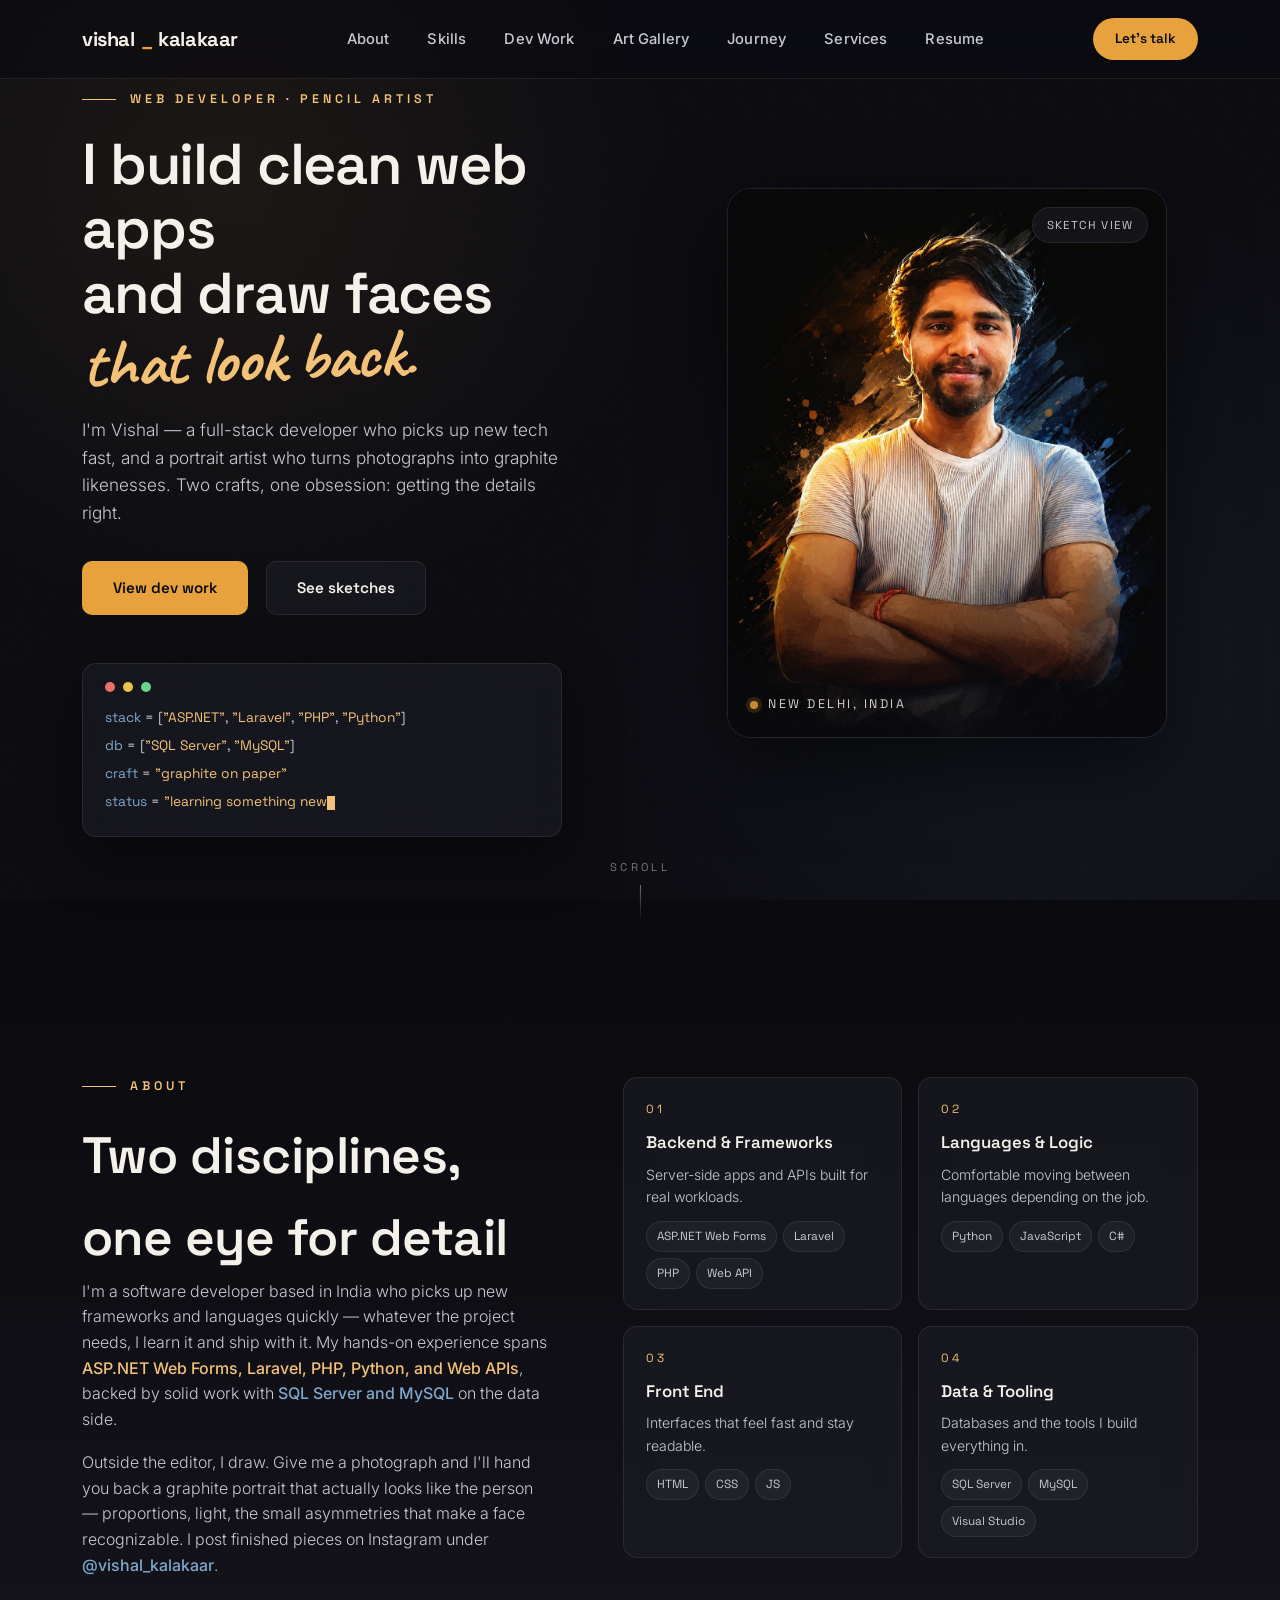
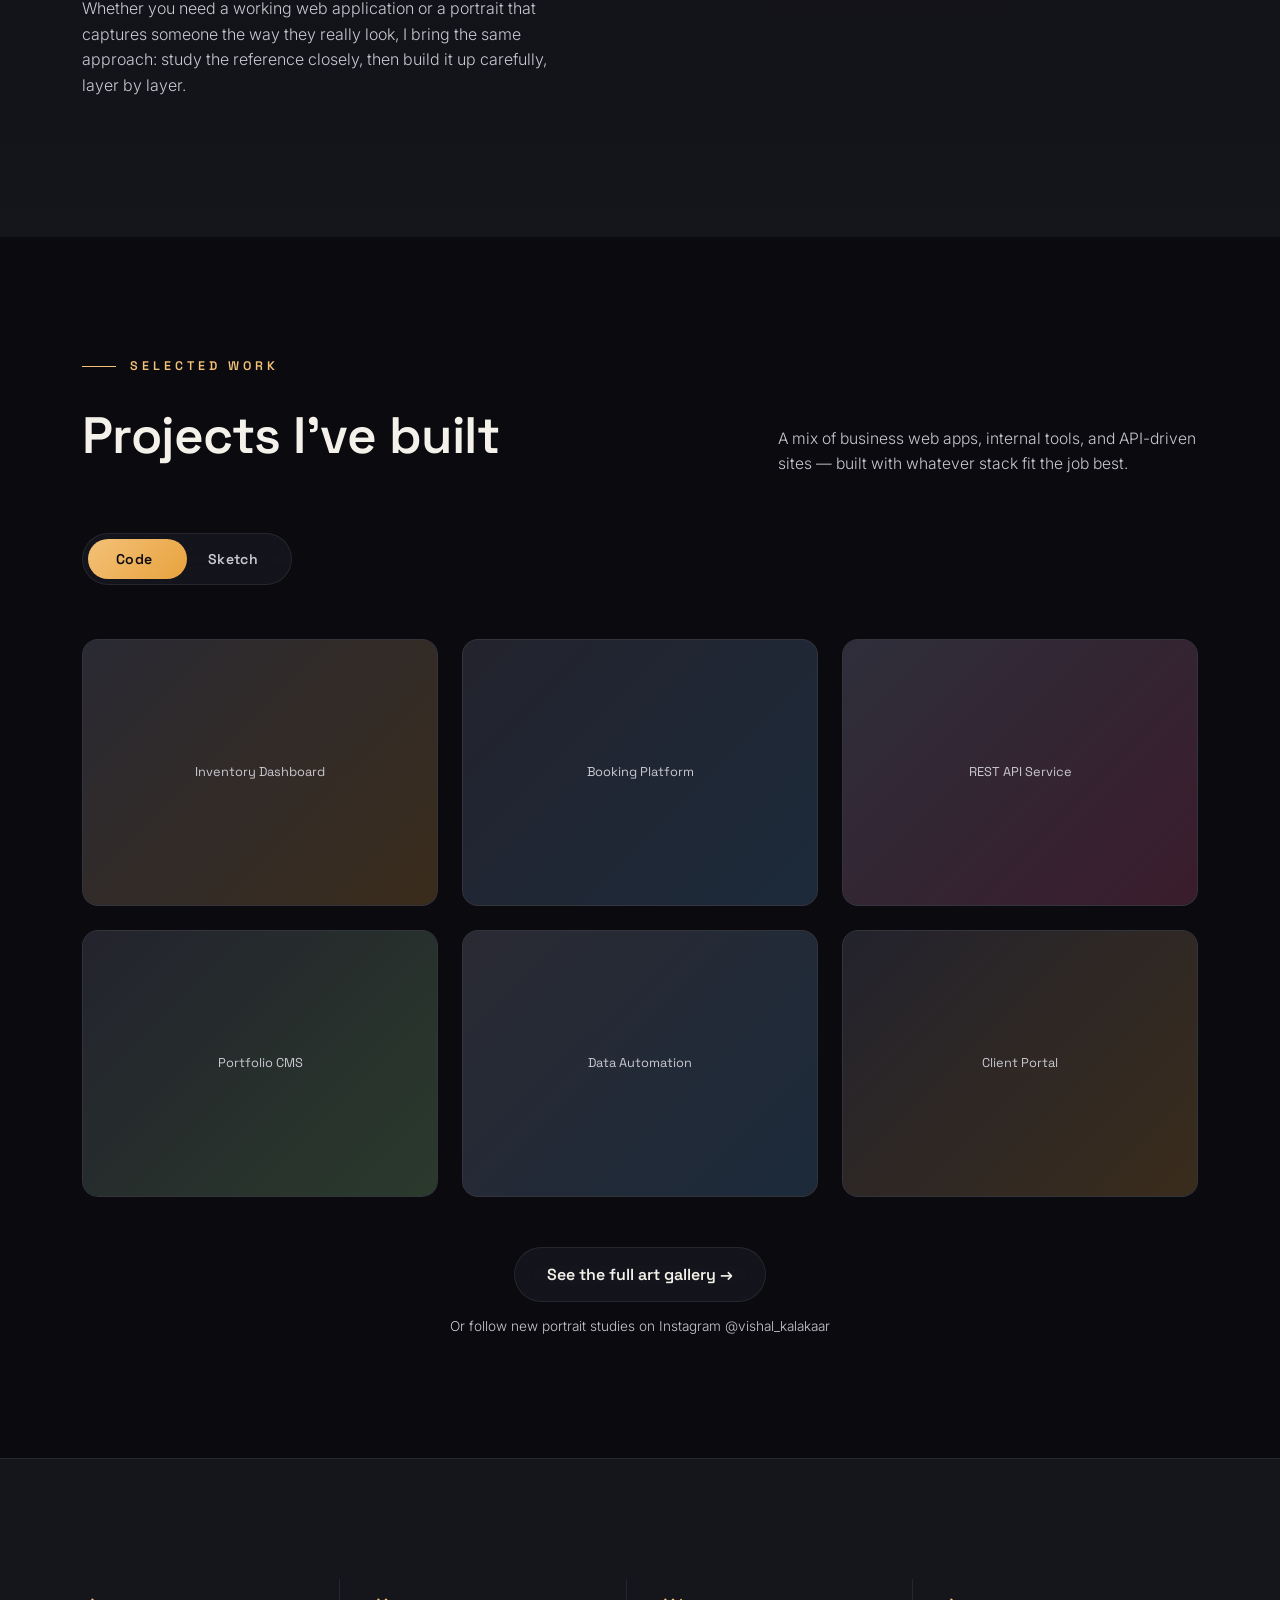
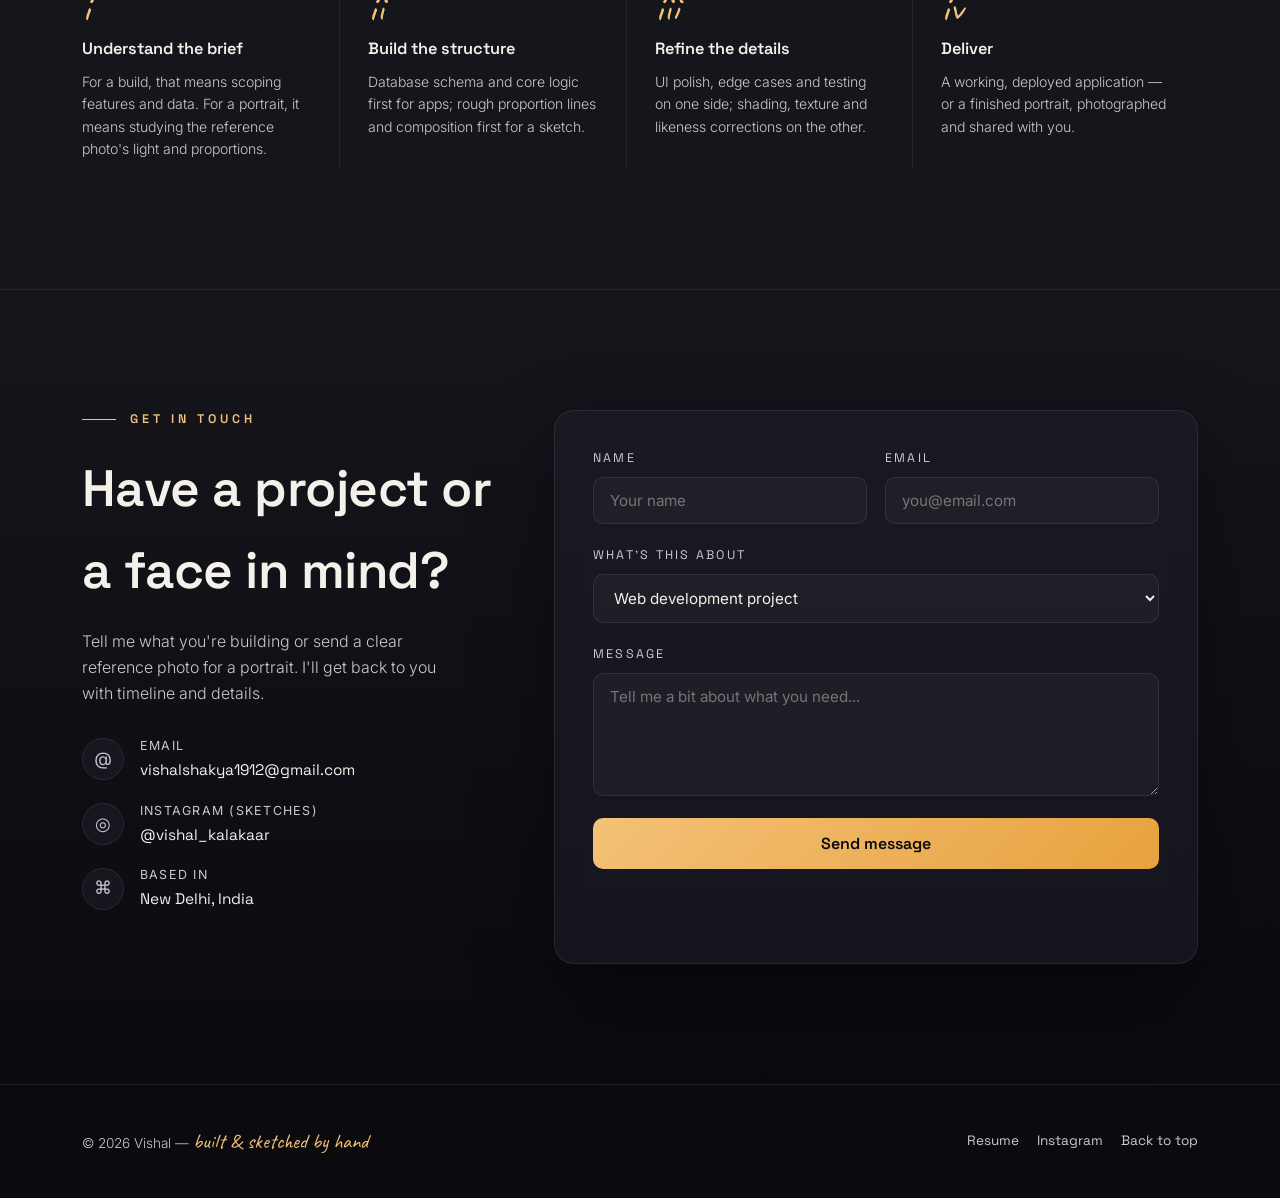
==== index.html @ b6348293 "ssdsdsds" ====
<!DOCTYPE html>
<html lang="en">
<head>
<meta charset="UTF-8">
<meta name="viewport" content="width=device-width, initial-scale=1.0">
<title>Vishal — Developer &amp; Pencil Artist</title>
<link rel="preconnect" href="https://fonts.googleapis.com">
<link rel="preconnect" href="https://fonts.gstatic.com" crossorigin>
<link href="https://fonts.googleapis.com/css2?family=Space+Grotesk:wght@400;500;600;700&family=Inter:wght@300;400;500;600&family=Caveat:wght@500;600;700&display=swap" rel="stylesheet">
<link rel="stylesheet" href="css/style.css">
</head>
<body>

<div class="grain"></div>

<!-- ===== NAV ===== -->
<header>
  <nav>
    <a href="index.html" class="logo">vishal<span class="dot">_</span>kalakaar</a>
    <ul class="nav-links" id="navLinks">
      <li><a href="index.html#about">About</a></li>
      <li><a href="skills.html">Skills</a></li>
      <li><a href="dev-portfolio.html">Dev Work</a></li>
      <li><a href="art-gallery.html">Art Gallery</a></li>
      <li><a href="journey.html">Journey</a></li>
      <li><a href="services.html">Services</a></li>
      <li><a href="resume.html">Resume</a></li>
    </ul>
    <a href="index.html#contact" class="nav-cta">Let's talk</a>
    <button class="burger" id="burger" aria-label="Toggle menu"><span></span><span></span><span></span></button>
  </nav>
</header>

<!-- ===== HERO ===== -->

<section class="hero" id="top">
  <div class="wrap">
    <div class="hero-copy">
      <div class="eyebrow">Web Developer · Pencil Artist</div>
      <h1>
        I build clean web apps
        <span class="line2">and draw faces <span class="script">that look back.</span></span>
      </h1>
      <p class="lead">
        I'm Vishal — a full-stack developer who picks up new tech fast, and a portrait
        artist who turns photographs into graphite likenesses. Two crafts, one obsession:
        getting the details right.
      </p>
      <div class="hero-cta">
        <a href="#work" class="btn btn-primary">View dev work</a>
        <a href="art-gallery.html" class="btn btn-ghost">See sketches</a>
      </div>
      <div class="term-card">
        <div class="term-dots"><span></span><span></span><span></span></div>
        <div class="line"><span class="key">stack</span> = [<span class="str">"ASP.NET"</span>, <span class="str">"Laravel"</span>, <span class="str">"PHP"</span>, <span class="str">"Python"</span>]</div>
        <div class="line"><span class="key">db</span> = [<span class="str">"SQL Server"</span>, <span class="str">"MySQL"</span>]</div>
        <div class="line"><span class="key">craft</span> = <span class="str">"graphite on paper"</span></div>
        <div class="line"><span class="key">status</span> = <span class="str">"learning something new</span><span class="cursor"></span></div>
      </div>
    </div>
    <div class="hero-art" id="heroArt">
      <img class="photo" src="images/hero.png" alt="Portrait of Vishal, arms crossed, smiling">
      <!-- <div class="sketch-overlay">
        <svg viewBox="0 0 500 625" preserveAspectRatio="xMidYMid slice" aria-hidden="true">
          <rect class="paper" x="0" y="0" width="500" height="625"/>
          <path d="M120 90 C 150 40, 280 30, 330 80 C 370 120, 365 170, 350 210"/>
          <path d="M150 130 C 200 110, 280 110, 320 145"/>
          <path d="M170 230 C 220 280, 290 285, 340 240"/>
          <path d="M100 360 C 180 330, 320 330, 400 365"/>
          <path d="M90 420 C 200 470, 320 470, 420 425"/>
          <path d="M150 480 L 350 480"/>
          <path d="M100 540 C 200 600, 320 600, 410 540"/>
          <path d="M250 60 L 250 250" stroke-dasharray="2 6"/>
          <path d="M200 200 C 210 220, 230 225, 245 215"/>
          <path d="M300 200 C 310 220, 330 225, 345 215"/>
          <path d="M230 250 C 245 270, 270 270, 285 252"/>
          <path d="M40 380 C 70 360, 120 358, 150 380"/>
          <path d="M350 380 C 380 360, 430 358, 460 380"/>
          <path d="M60 200 C 80 150, 120 110, 170 95"/>
          <path d="M330 95 C 380 115, 410 160, 425 210"/>
        </svg>
      </div> -->
      <span class="frame-tag">New Delhi, India</span>
      <span class="toggle-hint" id="toggleHint">Sketch view</span>
    </div>
  </div>
  <div class="scroll-cue"><span>Scroll</span><span class="stick"></span></div>
</section>

<!-- ===== ABOUT ===== -->
<section class="about" id="about">
  <div class="wrap">
    <div class="about-text reveal">
      <div class="eyebrow">About</div>
      <h2>Two disciplines, one eye for detail</h2>
      <p>
        I'm a software developer based in India who picks up new frameworks and languages
        quickly — whatever the project needs, I learn it and ship with it. My hands-on
        experience spans <span class="highlight">ASP.NET Web Forms, Laravel, PHP, Python,
        and Web APIs</span>, backed by solid work with <span class="highlight-b">SQL Server
        and MySQL</span> on the data side.
      </p>
      <p>
        Outside the editor, I draw. Give me a photograph and I'll hand you back a graphite
        portrait that actually looks like the person — proportions, light, the small
        asymmetries that make a face recognizable. I post finished pieces on Instagram
        under <span class="highlight-b">@vishal_kalakaar</span>.
      </p>
      <p>
        Whether you need a working web application or a portrait that captures someone
        the way they really look, I bring the same approach: study the reference closely,
        then build it up carefully, layer by layer.
      </p>
    </div>
    <div class="skill-grid reveal-stagger" id="skillGrid">
      <div class="skill-card">
        <span class="num">01</span>
        <h3>Backend &amp; Frameworks</h3>
        <p>Server-side apps and APIs built for real workloads.</p>
        <div class="tags"><span>ASP.NET Web Forms</span><span>Laravel</span><span>PHP</span><span>Web API</span></div>
      </div>
      <div class="skill-card">
        <span class="num">02</span>
        <h3>Languages &amp; Logic</h3>
        <p>Comfortable moving between languages depending on the job.</p>
        <div class="tags"><span>Python</span><span>JavaScript</span><span>C#</span></div>
      </div>
      <div class="skill-card">
        <span class="num">03</span>
        <h3>Front End</h3>
        <p>Interfaces that feel fast and stay readable.</p>
        <div class="tags"><span>HTML</span><span>CSS</span><span>JS</span></div>
      </div>
      <div class="skill-card">
        <span class="num">04</span>
        <h3>Data &amp; Tooling</h3>
        <p>Databases and the tools I build everything in.</p>
        <div class="tags"><span>SQL Server</span><span>MySQL</span><span>Visual Studio</span></div>
      </div>
    </div>
  </div>
</section>

<!-- ===== GALLERY (Code / Sketch toggle) ===== -->
<section class="gallery-section" id="work">
  <div class="wrap">
    <div class="sec-head reveal">
      <div>
        <div class="eyebrow">Selected work</div>
        <h2 id="galleryTitle">Projects I've built</h2>
      </div>
      <p id="gallerySub">A mix of business web apps, internal tools, and API-driven sites — built with whatever stack fit the job best.</p>
    </div>

    <div class="mode-switch" id="modeSwitch">
      <div class="pill"></div>
      <button class="active" data-mode="code">Code</button>
      <button data-mode="sketch">Sketch</button>
    </div>

    <div class="gallery-panels">
      <!-- CODE PANEL -->
      <div class="panel active" id="panel-code">
        <div class="gcard">
          <div class="thumb fill-1">Inventory Dashboard</div>
          <div class="overlay">
            <div class="tag">ASP.NET · SQL Server</div>
            <h4>Inventory Management Dashboard</h4>
            <p>Stock tracking, low-stock alerts and reporting for a retail back office.</p>
          </div>
        </div>
        <div class="gcard">
          <div class="thumb fill-2">Booking Platform</div>
          <div class="overlay">
            <div class="tag">Laravel · MySQL</div>
            <h4>Appointment Booking Platform</h4>
            <p>Multi-vendor scheduling system with email confirmations and admin panel.</p>
          </div>
        </div>
        <div class="gcard">
          <div class="thumb fill-3">REST API Service</div>
          <div class="overlay">
            <div class="tag">Web API · C#</div>
            <h4>Order Processing API</h4>
            <p>Token-secured endpoints handling order creation, status sync and webhooks.</p>
          </div>
        </div>
        <div class="gcard">
          <div class="thumb fill-4">Portfolio CMS</div>
          <div class="overlay">
            <div class="tag">PHP · MySQL</div>
            <h4>Lightweight Content CMS</h4>
            <p>Custom-built CMS for small business sites — pages, media and blog in one.</p>
          </div>
        </div>
        <div class="gcard">
          <div class="thumb fill-5">Data Automation</div>
          <div class="overlay">
            <div class="tag">Python</div>
            <h4>Report Automation Script</h4>
            <p>Pulls data from SQL Server, formats it and emails daily summary reports.</p>
          </div>
        </div>
        <div class="gcard">
          <div class="thumb fill-6">Client Portal</div>
          <div class="overlay">
            <div class="tag">ASP.NET Web Forms</div>
            <h4>Internal Client Portal</h4>
            <p>Secure login, document uploads and ticket tracking for a services company.</p>
          </div>
        </div>
      </div>

      <!-- SKETCH PANEL -->
      <div class="panel" id="panel-sketch">
        <div class="gcard sketch">
          <div class="thumb sketch-fill">
            <svg viewBox="0 0 200 200"><ellipse cx="100" cy="80" rx="55" ry="65"/><path d="M55 70 C 60 40 140 40 145 70"/><path d="M70 95 C 85 110 115 110 130 95"/><path d="M40 150 C 70 130 130 130 160 150 L160 200 L40 200 Z"/></svg>
          </div>
          <div class="overlay">
            <div class="tag">Graphite · A4</div>
            <h4>Portrait Study I</h4>
            <p>Likeness study focused on eyes and light falloff across the face.</p>
          </div>
        </div>
        <div class="gcard sketch">
          <div class="thumb sketch-fill">
            <svg viewBox="0 0 200 200"><circle cx="100" cy="75" r="50"/><path d="M55 65 C 70 35 130 35 145 65"/><path d="M75 90 C 90 105 110 105 125 90"/><path d="M60 150 C 80 125 120 125 140 150 L140 200 L60 200 Z"/></svg>
          </div>
          <div class="overlay">
            <div class="tag">Graphite · A4</div>
            <h4>Portrait Study II</h4>
            <p>Soft shading technique to capture skin texture and hair flow.</p>
          </div>
        </div>
        <div class="gcard sketch">
          <div class="thumb sketch-fill">
            <svg viewBox="0 0 200 200"><ellipse cx="100" cy="85" rx="48" ry="60"/><path d="M60 75 C 75 50 125 50 140 75"/><path d="M78 100 C 92 112 108 112 122 100"/><path d="M50 160 C 75 135 125 135 150 160 L150 200 L50 200 Z"/></svg>
          </div>
          <div class="overlay">
            <div class="tag">Graphite · Custom size</div>
            <h4>Commissioned Portrait</h4>
            <p>Custom likeness commissioned as a gift, matched from a single reference photo.</p>
          </div>
        </div>
        <div class="gcard sketch">
          <div class="thumb sketch-fill">
            <svg viewBox="0 0 200 200"><ellipse cx="100" cy="80" rx="52" ry="62"/><path d="M58 68 C 72 42 128 42 142 68"/><path d="M76 95 C 90 108 110 108 124 95"/><path d="M45 155 C 72 128 128 128 155 155 L155 200 L45 200 Z"/></svg>
          </div>
          <div class="overlay">
            <div class="tag">Graphite · A4</div>
            <h4>Expression Study</h4>
            <p>Practice piece exploring smile lines and subtle facial asymmetry.</p>
          </div>
        </div>
        <div class="gcard sketch">
          <div class="thumb sketch-fill">
            <svg viewBox="0 0 200 200"><circle cx="100" cy="78" r="52"/><path d="M52 68 C 68 38 132 38 148 68"/><path d="M70 98 C 88 112 112 112 130 98"/><path d="M48 155 C 75 130 125 130 152 155 L152 200 L48 200 Z"/></svg>
          </div>
          <div class="overlay">
            <div class="tag">Graphite · A3</div>
            <h4>Detailed Hair Study</h4>
            <p>Larger format piece focused on rendering wavy hair texture realistically.</p>
          </div>
        </div>
        <div class="gcard sketch">
          <div class="thumb sketch-fill">
            <svg viewBox="0 0 200 200"><ellipse cx="100" cy="82" rx="50" ry="63"/><path d="M55 70 C 70 42 130 42 145 70"/><path d="M75 98 C 90 110 110 110 125 98"/><path d="M48 158 C 74 132 126 132 152 158 L152 200 L48 200 Z"/></svg>
          </div>
          <div class="overlay">
            <div class="tag">Graphite · A4</div>
            <h4>Quick Likeness Sketch</h4>
            <p>Faster 2-3 hour sketch session showing the underlying construction lines.</p>
          </div>
        </div>
      </div>
    </div>

    <div class="ig-cta reveal">
      <a href="art-gallery.html">
        See the full art gallery →
      </a>
      <span>Or follow new portrait studies on Instagram @vishal_kalakaar</span>
    </div>
  </div>
</section>

<!-- ===== PROCESS ===== -->
<section class="process" id="process">
  <div class="wrap">
    <div class="pstep reveal">
      <span class="pnum">i</span>
      <h4>Understand the brief</h4>
      <p>For a build, that means scoping features and data. For a portrait, it means studying the reference photo's light and proportions.</p>
    </div>
    <div class="pstep reveal">
      <span class="pnum">ii</span>
      <h4>Build the structure</h4>
      <p>Database schema and core logic first for apps; rough proportion lines and composition first for a sketch.</p>
    </div>
    <div class="pstep reveal">
      <span class="pnum">iii</span>
      <h4>Refine the details</h4>
      <p>UI polish, edge cases and testing on one side; shading, texture and likeness corrections on the other.</p>
    </div>
    <div class="pstep reveal">
      <span class="pnum">iv</span>
      <h4>Deliver</h4>
      <p>A working, deployed application — or a finished portrait, photographed and shared with you.</p>
    </div>
  </div>
</section>

<!-- ===== CONTACT ===== -->
<section class="contact" id="contact">
  <div class="wrap">
    <div class="contact-info reveal">
      <div class="eyebrow">Get in touch</div>
      <h2>Have a project or a face in mind?</h2>
      <p>Tell me what you're building or send a clear reference photo for a portrait. I'll get back to you with timeline and details.</p>
      <ul class="clist">
        <li>
          <span class="icn">@</span>
          <div><span class="label">Email</span><a href="mailto:vishalshakya1912@gmail.com">vishalshakya1912@gmail.com</a></div>
        </li>
        <li>
          <span class="icn">◎</span>
          <div><span class="label">Instagram (sketches)</span><a href="https://www.instagram.com/vishal_kalakaar" target="_blank" rel="noopener">@vishal_kalakaar</a></div>
        </li>
        <li>
          <span class="icn">⌘</span>
          <div><span class="label">Based in</span><a href="#" onclick="return false;">New Delhi, India</a></div>
        </li>
      </ul>
    </div>
    <div class="form-card reveal">
      <form id="contactForm">
        <div class="two-col">
          <div class="field">
            <label for="name">Name</label>
            <input type="text" id="name" name="name" required placeholder="Your name">
          </div>
          <div class="field">
            <label for="email">Email</label>
            <input type="email" id="email" name="email" required placeholder="you@email.com">
          </div>
        </div>
        <div class="field">
          <label for="type">What's this about</label>
          <select id="type" name="type">
            <option>Web development project</option>
            <option>Pencil portrait commission</option>
            <option>Something else</option>
          </select>
        </div>
        <div class="field">
          <label for="message">Message</label>
          <textarea id="message" name="message" rows="5" required placeholder="Tell me a bit about what you need..."></textarea>
        </div>
        <button type="submit" class="submit-btn">Send message</button>
        <p class="form-note" id="formNote">Thanks — your message is ready to send. (Connect this form to your email service to go live.)</p>
      </form>
    </div>
  </div>
</section>

<!-- ===== FOOTER ===== -->
<footer>
  <div class="wrap">
    <p>© <span id="year"></span> Vishal — <span class="fmark">built &amp; sketched by hand</span></p>
    <div class="fsocial">
      <a href="resume.html">Resume</a>
      <a href="https://www.instagram.com/vishal_kalakaar" target="_blank" rel="noopener">Instagram</a>
      <a href="#top">Back to top</a>
    </div>
  </div>
</footer>

<script src="js/main.js"></script>
<script>
  // Hero sketch/photo toggle
  const heroArt = document.getElementById('heroArt');
  const toggleHint = document.getElementById('toggleHint');
  let sketchOn = false;
  function setSketch(on){
    sketchOn = on;
    heroArt.classList.toggle('sketch-active', on);
    toggleHint.textContent = on ? 'Photo view' : 'Sketch view';
  }
  toggleHint.addEventListener('click', () => setSketch(!sketchOn));
  heroArt.addEventListener('mouseenter', () => setSketch(true));
  heroArt.addEventListener('mouseleave', () => setSketch(false));

  // Gallery mode switch
  const modeSwitch = document.getElementById('modeSwitch');
  const panelCode = document.getElementById('panel-code');
  const panelSketch = document.getElementById('panel-sketch');
  const galleryTitle = document.getElementById('galleryTitle');
  const gallerySub = document.getElementById('gallerySub');
  modeSwitch.querySelectorAll('button').forEach(btn => {
    btn.addEventListener('click', () => {
      modeSwitch.querySelectorAll('button').forEach(b => b.classList.remove('active'));
      btn.classList.add('active');
      const mode = btn.dataset.mode;
      modeSwitch.classList.toggle('sketch', mode === 'sketch');
      if(mode === 'sketch'){
        panelCode.classList.remove('active');
        panelSketch.classList.add('active');
        galleryTitle.textContent = 'Pencil portraits';
        gallerySub.textContent = "Graphite studies and commissioned likenesses. Full gallery lives on the Art Gallery page and Instagram @vishal_kalakaar.";
      } else {
        panelSketch.classList.remove('active');
        panelCode.classList.add('active');
        galleryTitle.textContent = "Projects I've built";
        gallerySub.textContent = "A mix of business web apps, internal tools, and API-driven sites — built with whatever stack fit the job best.";
      }
    });
  });

  // Contact form (front-end only)
  const form = document.getElementById('contactForm');
  const formNote = document.getElementById('formNote');
  form.addEventListener('submit', (e) => {
    e.preventDefault();
    formNote.classList.add('show');
    form.querySelector('.submit-btn').textContent = 'Message ready ✓';
    setTimeout(() => { form.querySelector('.submit-btn').textContent = 'Send message'; }, 2400);
  });
</script>

</body>
</html>
---- css/style.css ----
:root{
    --ink:#0a0a0f;
    --charcoal:#15151c;
    --graphite:#23232d;
    --graphite-2:#2e2e3a;
    --lead:#c9c9d1;
    --paper:#f4f1ea;
    --amber:#e8a23d;
    --amber-soft:#f3c178;
    --blue:#4a7ba6;
    --blue-soft:#7fa8cc;
    --line: rgba(201,201,209,0.10);
    --glass-bg: rgba(35,35,45,0.45);
    --glass-border: rgba(255,255,255,0.08);
  }

  *{margin:0;padding:0;box-sizing:border-box;}
  html{scroll-behavior:smooth;}
  body{
    background:var(--ink);
    color:var(--lead);
    font-family:'Inter',sans-serif;
    overflow-x:hidden;
    line-height:1.6;
  }

  /* ===== Background texture ===== */
  .grain{
    position:fixed; inset:0; pointer-events:none; z-index:0;
    background-image:
      radial-gradient(circle at 18% 20%, rgba(232,162,61,0.07), transparent 35%),
      radial-gradient(circle at 85% 75%, rgba(74,123,166,0.10), transparent 40%);
  }
  .grain::after{
    content:"";
    position:absolute; inset:0;
    background-image:url("data:image/svg+xml,%3Csvg xmlns='http://www.w3.org/2000/svg' width='120' height='120'%3E%3Cfilter id='n'%3E%3CfeTurbulence type='fractalNoise' baseFrequency='0.9' numOctaves='2' stitchTiles='stitch'/%3E%3C/filter%3E%3Crect width='100%25' height='100%25' filter='url(%23n)' opacity='0.035'/%3E%3C/svg%3E");
    mix-blend-mode:overlay;
  }

  /* ===== Layout helpers ===== */
  .wrap{max-width:1180px; margin:0 auto; padding:0 32px;}
  section{position:relative; z-index:1; padding:120px 0;}
  .eyebrow{
    font-family:'Space Grotesk',sans-serif;
    font-size:0.78rem; letter-spacing:0.32em; text-transform:uppercase;
    color:var(--amber-soft); font-weight:600; margin-bottom:18px;
    display:flex; align-items:center; gap:14px;
  }
  .eyebrow::before{
    content:""; display:block; width:34px; height:1px; background:var(--amber-soft);
  }
  h1,h2,h3{font-family:'Space Grotesk',sans-serif; font-weight:600; color:var(--paper);}
  h2{font-size:clamp(2rem,4.5vw,3.2rem); letter-spacing:-0.01em;}
  .accent-script{font-family:'Caveat',cursive; font-weight:600;}

  /* ===== Nav ===== */
  header{
    position:fixed; top:0; left:0; right:0; z-index:100;
    backdrop-filter:blur(16px) saturate(140%);
    background:rgba(10,10,15,0.55);
    border-bottom:1px solid var(--glass-border);
    transition:background .3s;
  }
  nav{
    max-width:1180px; margin:0 auto; padding:18px 32px;
    display:flex; align-items:center; justify-content:space-between;
  }
  .logo{
    font-family:'Space Grotesk',sans-serif; font-weight:700; font-size:1.25rem; color:var(--paper);
    letter-spacing:-0.02em; display:flex; align-items:baseline; gap:6px; text-decoration:none;
  }
  .logo .dot{color:var(--amber);}
  .nav-links{display:flex; gap:38px; list-style:none;}
  .nav-links a{
    color:var(--lead); text-decoration:none; font-size:0.92rem; font-weight:500;
    position:relative; transition:color .25s; letter-spacing:0.01em;
  }
  .nav-links a::after{
    content:""; position:absolute; left:0; bottom:-6px; width:0; height:1px;
    background:var(--amber); transition:width .3s ease;
  }
  .nav-links a:hover{color:var(--paper);}
  .nav-links a:hover::after{width:100%;}
  .nav-cta{
    font-family:'Space Grotesk',sans-serif;
    font-size:0.85rem; font-weight:600; color:var(--ink);
    background:var(--amber); padding:10px 22px; border-radius:999px;
    text-decoration:none; transition:transform .25s, box-shadow .25s;
  }
  .nav-cta:hover{transform:translateY(-2px); box-shadow:0 8px 24px rgba(232,162,61,0.35);}
  .burger{display:none; flex-direction:column; gap:5px; cursor:pointer; background:none; border:none; padding:6px;}
  .burger span{width:24px; height:2px; background:var(--paper); display:block; transition:.3s;}

  /* ===== Hero ===== */
  .hero{
    min-height:100vh; display:flex; align-items:center;
    padding-top:90px; position:relative;
  }
  .hero .wrap{
    display:grid; grid-template-columns:1.05fr 0.95fr; gap:60px; align-items:center;
  }
  .hero-copy .eyebrow{margin-bottom:22px;}
  .hero h1{
    font-size:clamp(2.4rem,4.6vw,3.6rem); line-height:1.12; letter-spacing:-0.02em;
    margin-bottom:22px;
  }
  .hero h1 .line2{display:block;}
  .hero h1 .script{
    font-family:'Caveat',cursive; font-weight:700; color:var(--amber-soft);
    font-size:1.18em; line-height:1; display:inline-block; transform:rotate(-2deg);
  }
  .hero p.lead{
    font-size:1.08rem; color:var(--lead); max-width:480px; margin-bottom:34px;
    font-weight:300;
  }
  .hero-cta{display:flex; gap:18px; flex-wrap:wrap; margin-bottom:48px;}
  .btn{
    font-family:'Space Grotesk',sans-serif; font-weight:600; font-size:0.95rem;
    padding:14px 30px; border-radius:10px; text-decoration:none;
    display:inline-flex; align-items:center; gap:10px; transition:all .3s ease;
    border:1px solid transparent;
  }
  .btn-primary{background:var(--amber); color:var(--ink);}
  .btn-primary:hover{transform:translateY(-3px); box-shadow:0 10px 30px rgba(232,162,61,0.3);}
  .btn-ghost{
    border:1px solid var(--glass-border); color:var(--paper);
    background:var(--glass-bg); backdrop-filter:blur(10px);
  }
  .btn-ghost:hover{border-color:var(--blue-soft); color:var(--blue-soft); transform:translateY(-3px);}

  /* terminal-ish glass card */
  .term-card{
    border-radius:14px; border:1px solid var(--glass-border);
    background:var(--glass-bg); backdrop-filter:blur(14px) saturate(140%);
    padding:18px 22px; max-width:480px; font-family:'Space Grotesk',sans-serif;
    font-size:0.86rem; box-shadow:0 20px 60px rgba(0,0,0,0.4);
  }
  .term-dots{display:flex; gap:8px; margin-bottom:14px;}
  .term-dots span{width:10px; height:10px; border-radius:50%; display:block;}
  .term-dots span:nth-child(1){background:#e8716a;}
  .term-dots span:nth-child(2){background:#e8c44a;}
  .term-dots span:nth-child(3){background:#6ad48a;}
  .term-card .line{margin-bottom:6px; color:var(--lead);}
  .term-card .line .key{color:var(--blue-soft);}
  .term-card .line .str{color:var(--amber-soft);}
  .term-card .cursor{display:inline-block; width:8px; height:14px; background:var(--amber-soft); animation:blink 1s steps(1) infinite; vertical-align:middle;}
  @keyframes blink{50%{opacity:0;}}

  /* ===== Hero portrait — sketch / photo morph ===== */
  .hero-art{
    position:relative; aspect-ratio:4/5; width:100%; max-width:440px; margin:0 auto;
    border-radius:24px; overflow:hidden;
    border:1px solid var(--glass-border);
    box-shadow:0 30px 80px rgba(0,0,0,0.55), 0 0 0 1px rgba(255,255,255,0.02);
  }
  .hero-art .photo{
    position:absolute; inset:0; width:100%; height:100%; object-fit:cover;
    filter:saturate(1.05);
  }
  .hero-art .sketch-overlay{
    position:absolute; inset:0; width:100%; height:100%;
    mix-blend-mode:screen; opacity:0.9; pointer-events:none;
  }
  .hero-art .sketch-overlay svg{width:100%; height:100%;}
  .hero-art::after{
    content:""; position:absolute; inset:0;
    background:linear-gradient(180deg, rgba(10,10,15,0) 55%, rgba(10,10,15,0.75) 100%);
  }
  .hero-art .frame-tag{
    position:absolute; bottom:22px; left:22px; z-index:3;
    font-family:'Space Grotesk',sans-serif; font-size:0.78rem; letter-spacing:0.2em;
    text-transform:uppercase; color:var(--paper); opacity:0.85;
    display:flex; align-items:center; gap:10px;
  }
  .hero-art .frame-tag::before{content:""; width:8px; height:8px; border-radius:50%; background:var(--amber); box-shadow:0 0 0 4px rgba(232,162,61,0.2);}
  .hero-art .toggle-hint{
    position:absolute; top:18px; right:18px; z-index:3;
    font-family:'Space Grotesk',sans-serif; font-size:0.72rem; letter-spacing:0.12em;
    text-transform:uppercase; padding:8px 14px; border-radius:999px;
    background:var(--glass-bg); border:1px solid var(--glass-border); backdrop-filter:blur(10px);
    color:var(--lead); cursor:pointer; user-select:none; transition:color .3s, border-color .3s;
  }
  .hero-art .toggle-hint:hover{color:var(--amber-soft); border-color:var(--amber-soft);}
  .hero-art.sketch-active .photo{filter:grayscale(1) contrast(1.05) brightness(0.9);}
  .hero-art.sketch-active .sketch-overlay{opacity:1; mix-blend-mode:normal;}
  .hero-art .sketch-overlay path,
  .hero-art .sketch-overlay polyline{
    fill:none; stroke:var(--lead); stroke-width:1.1; stroke-linecap:round;
    opacity:0; transition:opacity .6s ease;
  }
  .hero-art.sketch-active .sketch-overlay path,
  .hero-art.sketch-active .sketch-overlay polyline{opacity:0.55;}
  .hero-art .sketch-overlay rect.paper{
    fill:#0e0e14; opacity:0; transition:opacity .6s ease;
  }
  .hero-art.sketch-active .sketch-overlay rect.paper{opacity:0.55;}

  /* scroll cue */
  .scroll-cue{
    position:absolute; bottom:36px; left:50%; transform:translateX(-50%);
    display:flex; flex-direction:column; align-items:center; gap:8px;
    font-family:'Space Grotesk',sans-serif; font-size:0.7rem; letter-spacing:0.3em;
    text-transform:uppercase; color:var(--lead); opacity:0.55;
  }
  .scroll-cue .stick{width:1px; height:36px; background:linear-gradient(var(--lead), transparent); animation:dropline 2s ease-in-out infinite;}
  @keyframes dropline{0%{opacity:0; transform:scaleY(0.3);}50%{opacity:1;}100%{opacity:0; transform:scaleY(1);}}

  /* ===== Section heading row ===== */
  .sec-head{
    display:flex; justify-content:space-between; align-items:flex-end; gap:30px;
    margin-bottom:56px; flex-wrap:wrap;
  }
  .sec-head p{max-width:420px; color:var(--lead); font-weight:300; font-size:0.98rem;}

  /* ===== reveal animation ===== */
  .reveal{opacity:0; transform:translateY(28px); transition:opacity .8s ease, transform .8s ease;}
  .reveal.in{opacity:1; transform:translateY(0);}
  .reveal-stagger > *{opacity:0; transform:translateY(24px); transition:opacity .7s ease, transform .7s ease;}
  .reveal-stagger.in > *{opacity:1; transform:translateY(0);}
  .reveal-stagger.in > *:nth-child(1){transition-delay:0s;}
  .reveal-stagger.in > *:nth-child(2){transition-delay:.1s;}
  .reveal-stagger.in > *:nth-child(3){transition-delay:.2s;}
  .reveal-stagger.in > *:nth-child(4){transition-delay:.3s;}
  .reveal-stagger.in > *:nth-child(5){transition-delay:.4s;}
  .reveal-stagger.in > *:nth-child(6){transition-delay:.5s;}

  /* ===== About / Skills ===== */
  .about{background:linear-gradient(180deg, var(--ink) 0%, var(--charcoal) 100%);}
  .about .wrap{display:grid; grid-template-columns:0.9fr 1.1fr; gap:70px; align-items:start;}
  .about-text p{margin-bottom:18px; font-weight:300; color:var(--lead);}
  .about-text .highlight{color:var(--amber-soft); font-weight:500;}
  .about-text .highlight-b{color:var(--blue-soft); font-weight:500;}

  .skill-grid{display:grid; grid-template-columns:repeat(2,1fr); gap:16px;}
  .skill-card{
    border:1px solid var(--glass-border); background:var(--glass-bg);
    backdrop-filter:blur(14px); border-radius:14px; padding:22px 22px 20px;
    transition:transform .35s ease, border-color .35s ease, background .35s ease;
  }
  .skill-card:hover{
    transform:translateY(-6px);
    border-color:rgba(232,162,61,0.35);
    background:rgba(46,46,58,0.55);
  }
  .skill-card .num{
    font-family:'Space Grotesk',sans-serif; font-size:0.74rem; letter-spacing:0.25em;
    color:var(--amber-soft); margin-bottom:10px; display:block;
  }
  .skill-card h3{font-size:1.05rem; margin-bottom:8px;}
  .skill-card .tags{display:flex; flex-wrap:wrap; gap:6px; margin-top:12px;}
  .skill-card .tags span{
    font-size:0.74rem; padding:5px 10px; border-radius:999px;
    background:rgba(255,255,255,0.04); border:1px solid var(--line); color:var(--lead);
    font-family:'Space Grotesk',sans-serif;
  }
  .skill-card p{font-size:0.88rem; color:var(--lead); font-weight:300;}

  /* ===== Gallery toggle (Code / Sketch) ===== */
  .gallery-section{position:relative;}
  .mode-switch{
    display:inline-flex; border:1px solid var(--glass-border); background:var(--glass-bg);
    backdrop-filter:blur(14px); border-radius:999px; padding:5px; position:relative;
    margin-bottom:0;
  }
  .mode-switch button{
    font-family:'Space Grotesk',sans-serif; font-weight:600; font-size:0.88rem;
    padding:11px 28px; border-radius:999px; border:none; background:transparent;
    color:var(--lead); cursor:pointer; position:relative; z-index:2; transition:color .3s;
    letter-spacing:0.02em;
  }
  .mode-switch button.active{color:var(--ink);}
  .mode-switch .pill{
    position:absolute; top:5px; left:5px; height:calc(100% - 10px); width:calc(50% - 5px);
    background:linear-gradient(135deg, var(--amber-soft), var(--amber));
    border-radius:999px; transition:transform .4s cubic-bezier(.65,0,.35,1); z-index:1;
  }
  .mode-switch.sketch .pill{
    transform:translateX(100%);
    background:linear-gradient(135deg, var(--blue-soft), var(--blue));
  }

  .gallery-panels{position:relative; margin-top:54px;}
  .panel{display:none;}
  .panel.active{display:grid;}
  .panel{grid-template-columns:repeat(3,1fr); gap:24px;}

  .gcard{
    border-radius:16px; overflow:hidden; position:relative;
    border:1px solid var(--glass-border); background:var(--graphite);
    aspect-ratio:4/3; cursor:pointer; transition:transform .4s ease, box-shadow .4s ease;
  }
  .gcard:hover{transform:translateY(-8px); box-shadow:0 20px 50px rgba(0,0,0,0.5);}
  .gcard .thumb{
    position:absolute; inset:0; width:100%; height:100%;
    display:flex; align-items:center; justify-content:center;
    font-family:'Space Grotesk',sans-serif; font-size:0.8rem; color:var(--lead);
  }
  .gcard .overlay{
    position:absolute; inset:0; display:flex; flex-direction:column; justify-content:flex-end;
    padding:20px; background:linear-gradient(180deg, transparent 35%, rgba(10,10,15,0.92) 100%);
    opacity:0; transition:opacity .35s ease;
  }
  .gcard:hover .overlay{opacity:1;}
  .gcard .tag{
    font-family:'Space Grotesk',sans-serif; font-size:0.7rem; letter-spacing:0.2em;
    text-transform:uppercase; color:var(--amber-soft); margin-bottom:6px;
  }
  .gcard.sketch .tag{color:var(--blue-soft);}
  .gcard h4{font-size:1.05rem; color:var(--paper); margin-bottom:4px; font-weight:600;}
  .gcard p{font-size:0.84rem; font-weight:300; color:var(--lead);}

  /* Project card visual fills */
  .fill-1{background:linear-gradient(135deg,#2a2a33,#3a2c1c); position:relative;}
  .fill-2{background:linear-gradient(135deg,#23232d,#1c2a3a);}
  .fill-3{background:linear-gradient(135deg,#2e2e3a,#3a1c2c);}
  .fill-4{background:linear-gradient(135deg,#23232d,#2a3a2c);}
  .fill-5{background:linear-gradient(135deg,#2a2a33,#1c2a3a);}
  .fill-6{background:linear-gradient(135deg,#23232d,#3a2c1c);}

  /* sketch card visuals: graphite + drawn line texture */
  .sketch-fill{
    background:#1b1b22; position:relative; display:flex; align-items:center; justify-content:center;
  }
  .sketch-fill svg{width:78%; height:78%; opacity:0.85;}
  .sketch-fill svg path,
  .sketch-fill svg circle,
  .sketch-fill svg ellipse{fill:none; stroke:var(--lead); stroke-width:1; opacity:0.7;}

  .ig-cta{
    margin-top:50px; display:flex; align-items:center; justify-content:center; gap:14px;
    flex-direction:column; text-align:center;
  }
  .ig-cta a{
    font-family:'Space Grotesk',sans-serif; font-weight:600; font-size:1rem;
    color:var(--paper); text-decoration:none; padding:14px 32px; border-radius:999px;
    border:1px solid var(--glass-border); background:var(--glass-bg); backdrop-filter:blur(12px);
    display:inline-flex; align-items:center; gap:10px; transition:all .3s ease;
  }
  .ig-cta a:hover{border-color:var(--amber-soft); color:var(--amber-soft); transform:translateY(-3px);}
  .ig-cta span{font-size:0.85rem; color:var(--lead); font-weight:300;}

  /* ===== Process strip ===== */
  .process{background:var(--charcoal); border-top:1px solid var(--line); border-bottom:1px solid var(--line);}
  .process .wrap{display:flex; gap:0; flex-wrap:wrap;}
  .pstep{flex:1; min-width:220px; padding:8px 28px; border-left:1px solid var(--line); position:relative;}
  .pstep:first-child{border-left:none; padding-left:0;}
  .pstep .pnum{
    font-family:'Caveat',cursive; font-size:2.6rem; color:var(--amber-soft); line-height:1; display:block; margin-bottom:8px;
  }
  .pstep h4{font-family:'Space Grotesk',sans-serif; color:var(--paper); font-size:1.02rem; margin-bottom:8px; font-weight:600;}
  .pstep p{font-size:0.88rem; color:var(--lead); font-weight:300;}

  /* ===== Contact ===== */
  .contact{background:linear-gradient(180deg, var(--charcoal) 0%, var(--ink) 100%);}
  .contact .wrap{display:grid; grid-template-columns:1fr 1.15fr; gap:60px; align-items:flex-start;}
  .contact-info h2{margin-bottom:18px;}
  .contact-info p{font-weight:300; color:var(--lead); margin-bottom:30px; max-width:380px;}
  .clist{list-style:none; display:flex; flex-direction:column; gap:18px;}
  .clist li{display:flex; align-items:center; gap:16px; font-family:'Space Grotesk',sans-serif; font-size:0.96rem;}
  .clist .icn{
    width:42px; height:42px; border-radius:50%; display:flex; align-items:center; justify-content:center;
    background:var(--glass-bg); border:1px solid var(--glass-border); flex-shrink:0;
    font-size:1.1rem;
  }
  .clist a{color:var(--paper); text-decoration:none; transition:color .3s;}
  .clist a:hover{color:var(--amber-soft);}
  .clist .label{color:var(--lead); font-size:0.78rem; display:block; font-weight:400; letter-spacing:0.1em; text-transform:uppercase; font-family:'Inter',sans-serif; margin-bottom:2px;}

  .form-card{
    border:1px solid var(--glass-border); background:var(--glass-bg); backdrop-filter:blur(16px) saturate(140%);
    border-radius:20px; padding:38px; box-shadow:0 30px 80px rgba(0,0,0,0.4);
  }
  .field{margin-bottom:22px; display:flex; flex-direction:column; gap:8px;}
  .field label{
    font-family:'Space Grotesk',sans-serif; font-size:0.78rem; letter-spacing:0.18em;
    text-transform:uppercase; color:var(--lead);
  }
  .field input, .field textarea, .field select{
    background:rgba(255,255,255,0.03); border:1px solid var(--line); border-radius:10px;
    padding:13px 16px; color:var(--paper); font-family:'Inter',sans-serif; font-size:0.95rem;
    transition:border-color .3s, background .3s; resize:vertical;
  }
  .field input:focus, .field textarea:focus, .field select:focus{
    outline:none; border-color:var(--amber-soft); background:rgba(255,255,255,0.05);
  }
  .two-col{display:grid; grid-template-columns:1fr 1fr; gap:18px;}
  .submit-btn{
    width:100%; font-family:'Space Grotesk',sans-serif; font-weight:600; font-size:1rem;
    padding:15px; border-radius:10px; border:none; cursor:pointer;
    background:linear-gradient(135deg, var(--amber-soft), var(--amber)); color:var(--ink);
    transition:transform .3s, box-shadow .3s; display:flex; align-items:center; justify-content:center; gap:10px;
  }
  .submit-btn:hover{transform:translateY(-2px); box-shadow:0 12px 30px rgba(232,162,61,0.3);}
  .form-note{font-size:0.82rem; color:var(--lead); margin-top:14px; text-align:center; font-weight:300; opacity:0; transition:opacity .4s;}
  .form-note.show{opacity:1;}

  /* ===== Footer ===== */
  footer{
    border-top:1px solid var(--line); padding:40px 0; text-align:center;
  }
  footer .wrap{display:flex; justify-content:space-between; align-items:center; flex-wrap:wrap; gap:16px;}
  footer p{font-size:0.85rem; color:var(--lead); font-weight:300;}
  footer .fmark{font-family:'Caveat',cursive; font-size:1.3rem; color:var(--amber-soft);}
  .fsocial{display:flex; gap:18px;}
  .fsocial a{color:var(--lead); text-decoration:none; font-size:0.85rem; font-family:'Space Grotesk',sans-serif; transition:color .3s;}
  .fsocial a:hover{color:var(--amber-soft);}

  /* ===== Modal lightbox ===== */
  .lightbox{
    position:fixed; inset:0; background:rgba(8,8,12,0.85); backdrop-filter:blur(10px);
    display:flex; align-items:center; justify-content:center; z-index:200;
    opacity:0; pointer-events:none; transition:opacity .35s ease;
  }
  .lightbox.open{opacity:1; pointer-events:all;}
  .lightbox-inner{
    border:1px solid var(--glass-border); background:var(--glass-bg); backdrop-filter:blur(20px);
    border-radius:18px; padding:34px; max-width:500px; text-align:center; transform:scale(0.92); transition:transform .35s ease;
  }
  .lightbox.open .lightbox-inner{transform:scale(1);}
  .lightbox-inner .lb-tag{
    font-family:'Space Grotesk',sans-serif; font-size:0.72rem; letter-spacing:0.25em; text-transform:uppercase;
    color:var(--amber-soft); margin-bottom:12px;
  }
  .lightbox-inner h3{margin-bottom:10px; font-size:1.4rem;}
  .lightbox-inner p{color:var(--lead); font-weight:300; font-size:0.92rem; margin-bottom:20px;}
  .lightbox-close{
    font-family:'Space Grotesk',sans-serif; font-weight:600; font-size:0.85rem; color:var(--ink);
    background:var(--amber-soft); border:none; padding:10px 26px; border-radius:999px; cursor:pointer;
  }

  /* ===== Responsive ===== */
  @media (max-width:980px){
    .hero .wrap{grid-template-columns:1fr; gap:50px;}
    .hero-art{order:-1; max-width:340px;}
    .about .wrap{grid-template-columns:1fr; gap:40px;}
    .skill-grid{grid-template-columns:1fr 1fr;}
    .panel{grid-template-columns:repeat(2,1fr);}
    .contact .wrap{grid-template-columns:1fr;}
    .process .wrap{flex-direction:column;}
    .pstep{border-left:none; border-top:1px solid var(--line); padding:24px 0;}
    .pstep:first-child{border-top:none;}
  }
  @media (max-width:720px){
    .nav-links{
      position:absolute; top:100%; left:0; right:0; flex-direction:column; gap:0;
      background:rgba(10,10,15,0.92); backdrop-filter:blur(20px);
      max-height:0; overflow:hidden; transition:max-height .35s ease;
      border-bottom:1px solid var(--glass-border);
    }
    .nav-links.open{max-height:480px;}
    .nav-links a{padding:18px 32px; display:block; border-bottom:1px solid var(--line);}
    .nav-links a::after{display:none;}
    .nav-cta{display:none;}
    .burger{display:flex;}
    section{padding:80px 0;}
    .skill-grid{grid-template-columns:1fr;}
    .panel{grid-template-columns:1fr;}
    .two-col{grid-template-columns:1fr;}
    .form-card{padding:26px;}
    .hero h1{font-size:2.4rem;}
  }
  @media (prefers-reduced-motion:reduce){
    *{animation:none !important; transition:none !important;}
    .reveal, .reveal-stagger > *{opacity:1; transform:none;}
  }

  /* focus visibility */
  a:focus-visible, button:focus-visible, input:focus-visible, textarea:focus-visible{
    outline:2px solid var(--amber-soft); outline-offset:3px;
  }

/* =========================================================
   PAGE HERO (sub-pages)
   ========================================================= */
.page-hero{
  padding:170px 0 80px; position:relative;
}
.page-hero .wrap{max-width:1180px;}
.page-hero h1{
  font-size:clamp(2.4rem,5.5vw,3.8rem); line-height:1.1; letter-spacing:-0.02em;
  max-width:760px;
}
.page-hero p.lead{
  font-size:1.05rem; color:var(--lead); max-width:560px; margin-top:18px; font-weight:300;
}
.page-hero .crumb{
  font-family:'Space Grotesk',sans-serif; font-size:0.78rem; letter-spacing:0.25em;
  text-transform:uppercase; color:var(--lead); opacity:0.6; margin-top:28px;
}
.page-hero .crumb a{color:var(--amber-soft); text-decoration:none;}
.page-hero .crumb a:hover{text-decoration:underline;}

/* current nav link */
.nav-links a.current{color:var(--amber-soft);}
.nav-links a.current::after{width:100%;}

/* =========================================================
   SKILLS PAGE
   ========================================================= */
.skills-block{margin-bottom:90px;}
.skills-block:last-child{margin-bottom:0;}
.skills-block-head{display:flex; align-items:baseline; gap:18px; margin-bottom:38px; flex-wrap:wrap;}
.skills-block-head h2{font-size:clamp(1.6rem,3vw,2.2rem);}
.skills-block-head .count{
  font-family:'Caveat',cursive; font-size:1.6rem; color:var(--amber-soft);
}

.skill-cat-grid{display:grid; grid-template-columns:repeat(2,1fr); gap:32px;}
.skill-cat{
  border:1px solid var(--glass-border); background:var(--glass-bg); backdrop-filter:blur(14px);
  border-radius:16px; padding:30px 32px;
}
.skill-cat h3{
  font-size:1.1rem; margin-bottom:22px; display:flex; align-items:center; gap:12px;
}
.skill-cat h3 .icon-dot{
  width:10px; height:10px; border-radius:50%; background:var(--amber); display:inline-block;
  box-shadow:0 0 0 4px rgba(232,162,61,0.15);
}
.skill-cat.backend h3 .icon-dot,
.skill-cat.tools h3 .icon-dot{background:var(--blue); box-shadow:0 0 0 4px rgba(74,123,166,0.18);}

.bar-row{margin-bottom:18px;}
.bar-row:last-child{margin-bottom:0;}
.bar-label{
  display:flex; justify-content:space-between; align-items:baseline; margin-bottom:8px;
  font-family:'Space Grotesk',sans-serif; font-size:0.9rem; color:var(--paper);
}
.bar-label .pct{font-size:0.78rem; color:var(--lead); font-weight:400;}
.bar-track{
  height:7px; border-radius:999px; background:rgba(255,255,255,0.05);
  overflow:hidden; border:1px solid var(--line);
}
.bar-fill{
  height:100%; border-radius:999px;
  background:linear-gradient(90deg, var(--amber-soft), var(--amber));
  width:0%; transition:width 1.4s cubic-bezier(.16,1,.3,1);
}
.skill-cat.backend .bar-fill,
.skill-cat.tools .bar-fill{
  background:linear-gradient(90deg, var(--blue-soft), var(--blue));
}
.bar-row.in .bar-fill{width:var(--val);}

/* Creative skills — card style instead of bars */
.creative-grid{display:grid; grid-template-columns:repeat(5,1fr); gap:18px;}
.creative-card{
  border:1px solid var(--glass-border); background:var(--glass-bg); backdrop-filter:blur(14px);
  border-radius:16px; padding:26px 20px; text-align:center;
  transition:transform .35s ease, border-color .35s ease, background .35s ease;
}
.creative-card:hover{
  transform:translateY(-6px); border-color:rgba(127,168,204,0.4); background:rgba(46,46,58,0.55);
}
.creative-card .gicon{
  font-family:'Caveat',cursive; font-size:2.4rem; color:var(--blue-soft); margin-bottom:10px; display:block;
}
.creative-card h4{font-size:0.94rem; color:var(--paper); font-weight:600; line-height:1.35;}

/* =========================================================
   DEV PORTFOLIO — Project cards
   ========================================================= */
.project-card{
  border:1px solid var(--glass-border); background:var(--glass-bg); backdrop-filter:blur(14px);
  border-radius:18px; overflow:hidden; margin-bottom:36px;
  display:grid; grid-template-columns:1.1fr 1fr;
}
.project-card:last-child{margin-bottom:0;}
.project-visual{
  position:relative; min-height:320px;
  background:linear-gradient(135deg,#23232d,#1c2a3a);
  display:grid; grid-template-columns:1fr 1fr; grid-template-rows:1fr 1fr;
}
.project-visual .shot{
  border:1px solid var(--line); display:flex; align-items:center; justify-content:center;
  font-family:'Space Grotesk',sans-serif; font-size:0.76rem; letter-spacing:0.15em; text-transform:uppercase;
  color:var(--lead); position:relative; overflow:hidden;
}
.project-visual .shot::before{
  content:""; position:absolute; inset:0; opacity:0.4;
  background-image:repeating-linear-gradient(135deg, rgba(255,255,255,0.03) 0 2px, transparent 2px 14px);
}
.project-visual .shot.wide{grid-column:1/3;}
.project-body{padding:36px 38px; display:flex; flex-direction:column;}
.project-tag{
  font-family:'Space Grotesk',sans-serif; font-size:0.72rem; letter-spacing:0.25em; text-transform:uppercase;
  color:var(--blue-soft); margin-bottom:12px;
}
.project-body h3{font-size:1.4rem; margin-bottom:12px;}
.project-body .desc{font-size:0.94rem; color:var(--lead); font-weight:300; margin-bottom:22px;}
.project-sub{
  font-family:'Space Grotesk',sans-serif; font-size:0.74rem; letter-spacing:0.2em; text-transform:uppercase;
  color:var(--amber-soft); margin-bottom:10px;
}
.project-list{list-style:none; margin-bottom:22px; display:flex; flex-direction:column; gap:6px;}
.project-list li{
  font-size:0.88rem; color:var(--lead); padding-left:18px; position:relative;
}
.project-list li::before{
  content:""; position:absolute; left:0; top:0.65em; width:7px; height:1px; background:var(--amber-soft);
}
.project-stack{display:flex; flex-wrap:wrap; gap:8px; margin-top:auto;}
.project-stack span{
  font-size:0.76rem; padding:6px 12px; border-radius:999px;
  background:rgba(255,255,255,0.04); border:1px solid var(--line); color:var(--lead);
  font-family:'Space Grotesk',sans-serif;
}

/* other projects — compact card grid */
.opcard-grid{display:grid; grid-template-columns:repeat(2,1fr); gap:28px;}
.opcard{
  border:1px solid var(--glass-border); background:var(--glass-bg); backdrop-filter:blur(14px);
  border-radius:16px; padding:0; overflow:hidden;
  transition:transform .35s ease, box-shadow .35s ease;
}
.opcard:hover{transform:translateY(-6px); box-shadow:0 18px 40px rgba(0,0,0,0.4);}
.opcard .opvisual{
  height:160px; display:grid; grid-template-columns:repeat(3,1fr); gap:1px;
  background:var(--line);
}
.opcard .opvisual span{
  background:linear-gradient(135deg,#23232d,#2a2a33);
  display:flex; align-items:center; justify-content:center;
  font-family:'Space Grotesk',sans-serif; font-size:0.66rem; letter-spacing:0.12em; text-transform:uppercase;
  color:var(--lead); position:relative; overflow:hidden;
}
.opcard .opvisual span::before{
  content:""; position:absolute; inset:0; opacity:0.35;
  background-image:repeating-linear-gradient(135deg, rgba(255,255,255,0.04) 0 2px, transparent 2px 12px);
}
.opcard .opbody{padding:24px 26px 28px;}
.opcard h4{font-size:1.08rem; margin-bottom:8px;}
.opcard .desc{font-size:0.88rem; color:var(--lead); font-weight:300; margin-bottom:14px;}
.opcard .meta-row{display:flex; flex-wrap:wrap; gap:6px; margin-bottom:12px;}
.opcard .meta-row span{
  font-size:0.72rem; padding:5px 10px; border-radius:999px;
  background:rgba(255,255,255,0.04); border:1px solid var(--line); color:var(--lead);
  font-family:'Space Grotesk',sans-serif;
}
.opcard .challenge{
  font-size:0.84rem; color:var(--lead); font-weight:300; border-top:1px solid var(--line);
  padding-top:12px; margin-top:4px;
}
.opcard .challenge strong{color:var(--amber-soft); font-weight:600; font-family:'Space Grotesk',sans-serif; font-size:0.72rem; letter-spacing:0.15em; text-transform:uppercase; display:block; margin-bottom:6px;}

/* =========================================================
   ART GALLERY — Masonry / Pinterest style
   ========================================================= */
.gallery-filter{
  display:flex; gap:10px; flex-wrap:wrap; margin-bottom:48px;
}
.gallery-filter button{
  font-family:'Space Grotesk',sans-serif; font-weight:600; font-size:0.84rem;
  padding:10px 22px; border-radius:999px; border:1px solid var(--glass-border);
  background:var(--glass-bg); backdrop-filter:blur(10px); color:var(--lead);
  cursor:pointer; transition:all .3s ease; letter-spacing:0.02em;
}
.gallery-filter button.active{
  color:var(--ink); background:linear-gradient(135deg, var(--amber-soft), var(--amber)); border-color:transparent;
}
.gallery-filter button:hover:not(.active){border-color:var(--amber-soft); color:var(--amber-soft);}

.masonry{
  display:grid; grid-template-columns:repeat(4,1fr); gap:18px; grid-auto-flow:dense;
}
.masonry-item{
  border-radius:14px; overflow:hidden; position:relative; cursor:pointer;
  border:1px solid var(--glass-border); background:#1b1b22;
  transition:transform .4s ease;
}
.masonry-item:hover{transform:translateY(-6px);}
.masonry-item.h-tall{grid-row:span 2;}
.masonry-item.h-wide{grid-column:span 2;}
.masonry-item .mthumb{
  width:100%; height:100%; min-height:180px; display:flex; align-items:center; justify-content:center;
  position:relative;
}
.masonry-item.h-tall .mthumb{min-height:380px;}
.masonry-item .mthumb svg{width:60%; height:60%; opacity:0.8;}
.masonry-item .mthumb svg path, .masonry-item .mthumb svg circle, .masonry-item .mthumb svg ellipse{
  fill:none; stroke:var(--lead); stroke-width:1; opacity:0.75;
}
.masonry-item .moverlay{
  position:absolute; inset:0; display:flex; flex-direction:column; justify-content:flex-end; padding:16px;
  background:linear-gradient(180deg, transparent 40%, rgba(10,10,15,0.92) 100%);
  opacity:0; transition:opacity .3s ease;
}
.masonry-item:hover .moverlay{opacity:1;}
.masonry-item .mtag{
  font-family:'Space Grotesk',sans-serif; font-size:0.66rem; letter-spacing:0.2em; text-transform:uppercase;
  color:var(--blue-soft); margin-bottom:4px;
}
.masonry-item h4{font-size:0.92rem; color:var(--paper); font-weight:600;}
.masonry-item .play-badge{
  position:absolute; top:14px; right:14px; width:38px; height:38px; border-radius:50%;
  background:var(--glass-bg); border:1px solid var(--glass-border); backdrop-filter:blur(8px);
  display:flex; align-items:center; justify-content:center; color:var(--paper); font-size:0.9rem;
}

/* gallery lightbox */
.lightbox-inner.gallery-lb{max-width:560px;}
.lightbox-inner.gallery-lb .lb-visual{
  width:100%; aspect-ratio:4/3; border-radius:12px; overflow:hidden; margin-bottom:18px;
  background:#1b1b22; display:flex; align-items:center; justify-content:center;
}
.lightbox-inner.gallery-lb .lb-visual svg{width:55%; height:55%;}
.lightbox-inner.gallery-lb .lb-visual svg path, .lightbox-inner.gallery-lb .lb-visual svg circle, .lightbox-inner.gallery-lb .lb-visual svg ellipse{
  fill:none; stroke:var(--lead); stroke-width:1; opacity:0.75;
}

/* =========================================================
   BEFORE / AFTER
   ========================================================= */
.ba-grid{display:grid; grid-template-columns:repeat(2,1fr); gap:32px;}
.ba-card{
  border:1px solid var(--glass-border); background:var(--glass-bg); backdrop-filter:blur(14px);
  border-radius:16px; padding:22px; transition:transform .35s ease;
}
.ba-card:hover{transform:translateY(-6px);}
.ba-compare{
  position:relative; aspect-ratio:4/5; border-radius:12px; overflow:hidden; margin-bottom:16px;
  background:#1b1b22; cursor:ew-resize; user-select:none;
}
.ba-compare .ba-after, .ba-compare .ba-before{
  position:absolute; inset:0; display:flex; align-items:center; justify-content:center;
}
.ba-compare .ba-after{
  background:radial-gradient(circle at 50% 35%, #2e2e38, #1b1b22 75%);
}
.ba-compare .ba-before{
  background:linear-gradient(160deg,#d9a86c 0%,#b9824f 55%,#8a5e38 100%);
  clip-path:inset(0 50% 0 0);
}
.ba-compare .ba-after svg{width:54%; height:54%; opacity:0.95;}
.ba-compare .ba-after svg path, .ba-compare .ba-after svg circle, .ba-compare .ba-after svg ellipse{
  fill:none; stroke:var(--lead); stroke-width:1; opacity:0.85;
}
.ba-compare .ba-before svg{width:54%; height:54%; opacity:0.9;}
.ba-compare .ba-before svg path, .ba-compare .ba-before svg circle, .ba-compare .ba-before svg ellipse{
  fill:none; stroke:rgba(20,14,6,0.55); stroke-width:1.4;
}
.ba-compare .ba-badge{
  position:absolute; top:14px; z-index:3;
  font-family:'Space Grotesk',sans-serif; font-size:0.66rem; letter-spacing:0.16em; text-transform:uppercase;
  padding:6px 12px; border-radius:999px; background:rgba(10,10,15,0.55); backdrop-filter:blur(6px);
  border:1px solid rgba(255,255,255,0.12); color:var(--paper);
}
.ba-compare .ba-badge.b-before{left:14px;}
.ba-compare .ba-badge.b-after{right:14px;}
.ba-compare .ba-handle{
  position:absolute; top:0; bottom:0; left:50%; width:2px; background:var(--amber-soft);
  box-shadow:0 0 12px rgba(232,162,61,0.5); pointer-events:none; z-index:2;
}
.ba-compare .ba-handle::after{
  content:"⇔"; position:absolute; top:50%; left:50%; transform:translate(-50%,-50%);
  width:36px; height:36px; border-radius:50%; background:var(--amber-soft); color:var(--ink);
  display:flex; align-items:center; justify-content:center; font-size:1rem;
}
.ba-card h4{font-size:1.02rem; margin-bottom:6px;}
.ba-card p{font-size:0.86rem; color:var(--lead); font-weight:300;}
.ba-hint{
  text-align:center; font-size:0.8rem; color:var(--lead); font-weight:300; margin-top:34px;
  font-family:'Space Grotesk',sans-serif; letter-spacing:0.05em;
}

/* =========================================================
   JOURNEY TIMELINE
   ========================================================= */
.timeline{position:relative; max-width:760px; margin:0 auto;}
.timeline::before{
  content:""; position:absolute; left:24px; top:8px; bottom:8px; width:1px;
  background:linear-gradient(180deg, var(--amber-soft), var(--blue-soft));
  opacity:0.35;
}
.tl-item{position:relative; padding-left:70px; margin-bottom:48px;}
.tl-item:last-child{margin-bottom:0;}
.tl-item .tl-dot{
  position:absolute; left:16px; top:4px; width:18px; height:18px; border-radius:50%;
  background:var(--ink); border:2px solid var(--amber-soft);
  box-shadow:0 0 0 5px rgba(232,162,61,0.12);
}
.tl-item:nth-child(even) .tl-dot{border-color:var(--blue-soft); box-shadow:0 0 0 5px rgba(127,168,204,0.14);}
.tl-item .tl-year{
  font-family:'Caveat',cursive; font-size:1.9rem; color:var(--amber-soft); line-height:1; display:block; margin-bottom:6px;
}
.tl-item:nth-child(even) .tl-year{color:var(--blue-soft);}
.tl-item h4{font-size:1.08rem; margin-bottom:6px;}
.tl-item p{font-size:0.92rem; color:var(--lead); font-weight:300;}

/* =========================================================
   TESTIMONIALS
   ========================================================= */
.testi-grid{display:grid; grid-template-columns:repeat(2,1fr); gap:28px;}
.testi-card{
  border:1px solid var(--glass-border); background:var(--glass-bg); backdrop-filter:blur(14px);
  border-radius:16px; padding:32px; position:relative;
}
.testi-card .quote-mark{
  font-family:'Caveat',cursive; font-size:3.4rem; line-height:1; color:var(--amber-soft); opacity:0.6; display:block; margin-bottom:6px;
}
.testi-card.art .quote-mark{color:var(--blue-soft);}
.testi-card p.quote{font-size:1.02rem; color:var(--paper); font-weight:300; margin-bottom:24px; line-height:1.6;}
.testi-person{display:flex; align-items:center; gap:14px;}
.testi-avatar{
  width:46px; height:46px; border-radius:50%; flex-shrink:0;
  background:linear-gradient(135deg, var(--amber-soft), var(--blue-soft));
  display:flex; align-items:center; justify-content:center;
  font-family:'Space Grotesk',sans-serif; font-weight:700; color:var(--ink); font-size:1rem;
}
.testi-person .tname{font-family:'Space Grotesk',sans-serif; font-size:0.92rem; color:var(--paper); font-weight:600;}
.testi-person .trole{font-size:0.78rem; color:var(--lead);}

/* =========================================================
   SERVICES
   ========================================================= */
.services-grid{display:grid; grid-template-columns:repeat(2,1fr); gap:32px;}
.service-card{
  border:1px solid var(--glass-border); background:var(--glass-bg); backdrop-filter:blur(14px);
  border-radius:18px; padding:38px;
}
.service-card .eyebrow{margin-bottom:14px;}
.service-card h3{font-size:1.5rem; margin-bottom:8px;}
.service-card .sub{font-size:0.92rem; color:var(--lead); font-weight:300; margin-bottom:26px;}
.service-list{list-style:none; display:flex; flex-direction:column; gap:14px;}
.service-list li{
  display:flex; align-items:center; gap:14px; font-size:0.95rem; color:var(--paper);
  font-family:'Space Grotesk',sans-serif; font-weight:500;
  padding-bottom:14px; border-bottom:1px solid var(--line);
}
.service-list li:last-child{border-bottom:none; padding-bottom:0;}
.service-list .sicon{
  width:36px; height:36px; border-radius:10px; flex-shrink:0;
  background:rgba(255,255,255,0.04); border:1px solid var(--line);
  display:flex; align-items:center; justify-content:center; font-size:1rem; color:var(--amber-soft);
}
.service-card.art .sicon{color:var(--blue-soft);}
.service-card .cta-row{margin-top:30px;}

/* =========================================================
   INSTAGRAM GRID
   ========================================================= */
.ig-grid{display:grid; grid-template-columns:repeat(3,1fr); gap:16px;}
.ig-tile{
  aspect-ratio:1/1; border-radius:14px; overflow:hidden; position:relative;
  border:1px solid var(--glass-border); background:#1b1b22;
  display:flex; align-items:center; justify-content:center;
  transition:transform .35s ease;
}
.ig-tile:hover{transform:scale(1.03);}
.ig-tile svg{width:55%; height:55%; opacity:0.8;}
.ig-tile svg path, .ig-tile svg circle, .ig-tile svg ellipse{fill:none; stroke:var(--lead); stroke-width:1; opacity:0.75;}
.ig-tile .ig-overlay{
  position:absolute; inset:0; background:rgba(10,10,15,0.55); opacity:0; transition:opacity .3s ease;
  display:flex; align-items:center; justify-content:center; color:var(--paper); font-size:1.3rem;
}
.ig-tile:hover .ig-overlay{opacity:1;}
.ig-handle-row{
  display:flex; justify-content:space-between; align-items:center; margin-bottom:36px; flex-wrap:wrap; gap:16px;
}
.ig-handle-row .handle{
  font-family:'Space Grotesk',sans-serif; font-weight:600; font-size:1.05rem; color:var(--paper);
}
.ig-handle-row .handle a{color:var(--amber-soft); text-decoration:none;}
.ig-handle-row .handle a:hover{text-decoration:underline;}

/* =========================================================
   RESUME
   ========================================================= */
.resume-grid{display:grid; grid-template-columns:0.85fr 1.15fr; gap:60px; align-items:start;}
.resume-actions{
  border:1px solid var(--glass-border); background:var(--glass-bg); backdrop-filter:blur(14px);
  border-radius:18px; padding:32px; position:sticky; top:110px;
}
.resume-actions h3{font-size:1.15rem; margin-bottom:10px;}
.resume-actions p{font-size:0.88rem; color:var(--lead); font-weight:300; margin-bottom:24px;}
.resume-actions .btn{width:100%; justify-content:center; margin-bottom:12px;}
.resume-actions .btn:last-child{margin-bottom:0;}
.resume-quickfacts{list-style:none; margin-top:26px; display:flex; flex-direction:column; gap:10px; border-top:1px solid var(--line); padding-top:22px;}
.resume-quickfacts li{display:flex; justify-content:space-between; font-size:0.85rem; font-family:'Space Grotesk',sans-serif;}
.resume-quickfacts li span:first-child{color:var(--lead);}
.resume-quickfacts li span:last-child{color:var(--paper); font-weight:500;}

.resume-block{margin-bottom:46px;}
.resume-block:last-child{margin-bottom:0;}
.resume-block h3{
  font-size:1.05rem; letter-spacing:0.18em; text-transform:uppercase; color:var(--amber-soft);
  margin-bottom:24px; display:flex; align-items:center; gap:14px;
}
.resume-block h3::after{content:""; flex:1; height:1px; background:var(--line);}
.resume-entry{margin-bottom:24px; padding-left:24px; border-left:1px solid var(--line); position:relative;}
.resume-entry:last-child{margin-bottom:0;}
.resume-entry::before{
  content:""; position:absolute; left:-4px; top:6px; width:8px; height:8px; border-radius:50%; background:var(--amber-soft);
}
.resume-entry .re-head{display:flex; justify-content:space-between; align-items:baseline; flex-wrap:wrap; gap:8px; margin-bottom:6px;}
.resume-entry h4{font-size:1rem; color:var(--paper);}
.resume-entry .re-date{font-family:'Space Grotesk',sans-serif; font-size:0.78rem; color:var(--lead);}
.resume-entry p{font-size:0.9rem; color:var(--lead); font-weight:300;}
.cert-grid{display:grid; grid-template-columns:repeat(2,1fr); gap:14px;}
.cert-grid .cert-card{
  border:1px solid var(--glass-border); background:rgba(255,255,255,0.02); border-radius:12px;
  padding:16px 18px; font-size:0.88rem; color:var(--paper); font-family:'Space Grotesk',sans-serif; font-weight:500;
}
.cert-grid .cert-card span{display:block; font-size:0.76rem; color:var(--lead); font-weight:400; margin-top:4px; font-family:'Inter',sans-serif;}

/* =========================================================
   GENERIC SECTION VARIANTS
   ========================================================= */
.alt-bg{background:linear-gradient(180deg, var(--ink) 0%, var(--charcoal) 100%);}
.alt-bg-rev{background:linear-gradient(180deg, var(--charcoal) 0%, var(--ink) 100%);}

/* =========================================================
   RESPONSIVE — shared new components
   ========================================================= */
@media (max-width:980px){
  .skill-cat-grid{grid-template-columns:1fr;}
  .creative-grid{grid-template-columns:repeat(3,1fr);}
  .project-card{grid-template-columns:1fr;}
  .project-visual{min-height:240px;}
  .opcard-grid{grid-template-columns:1fr;}
  .masonry{grid-template-columns:repeat(2,1fr);}
  .masonry-item.h-wide{grid-column:span 2;}
  .ba-grid{grid-template-columns:1fr;}
  .testi-grid{grid-template-columns:1fr;}
  .services-grid{grid-template-columns:1fr;}
  .ig-grid{grid-template-columns:repeat(3,1fr);}
  .resume-grid{grid-template-columns:1fr;}
  .resume-actions{position:static;}
}
@media (max-width:720px){
  .creative-grid{grid-template-columns:repeat(2,1fr);}
  .masonry{grid-template-columns:repeat(2,1fr);}
  .masonry-item.h-tall .mthumb{min-height:260px;}
  .cert-grid{grid-template-columns:1fr;}
  .ig-grid{grid-template-columns:repeat(2,1fr);}
  .page-hero{padding:130px 0 60px;}
  .ba-compare .ba-badge{font-size:0.58rem; padding:5px 9px; letter-spacing:0.08em;}
  .ba-compare .ba-badge.b-before{left:8px;}
  .ba-compare .ba-badge.b-after{right:8px;}
}
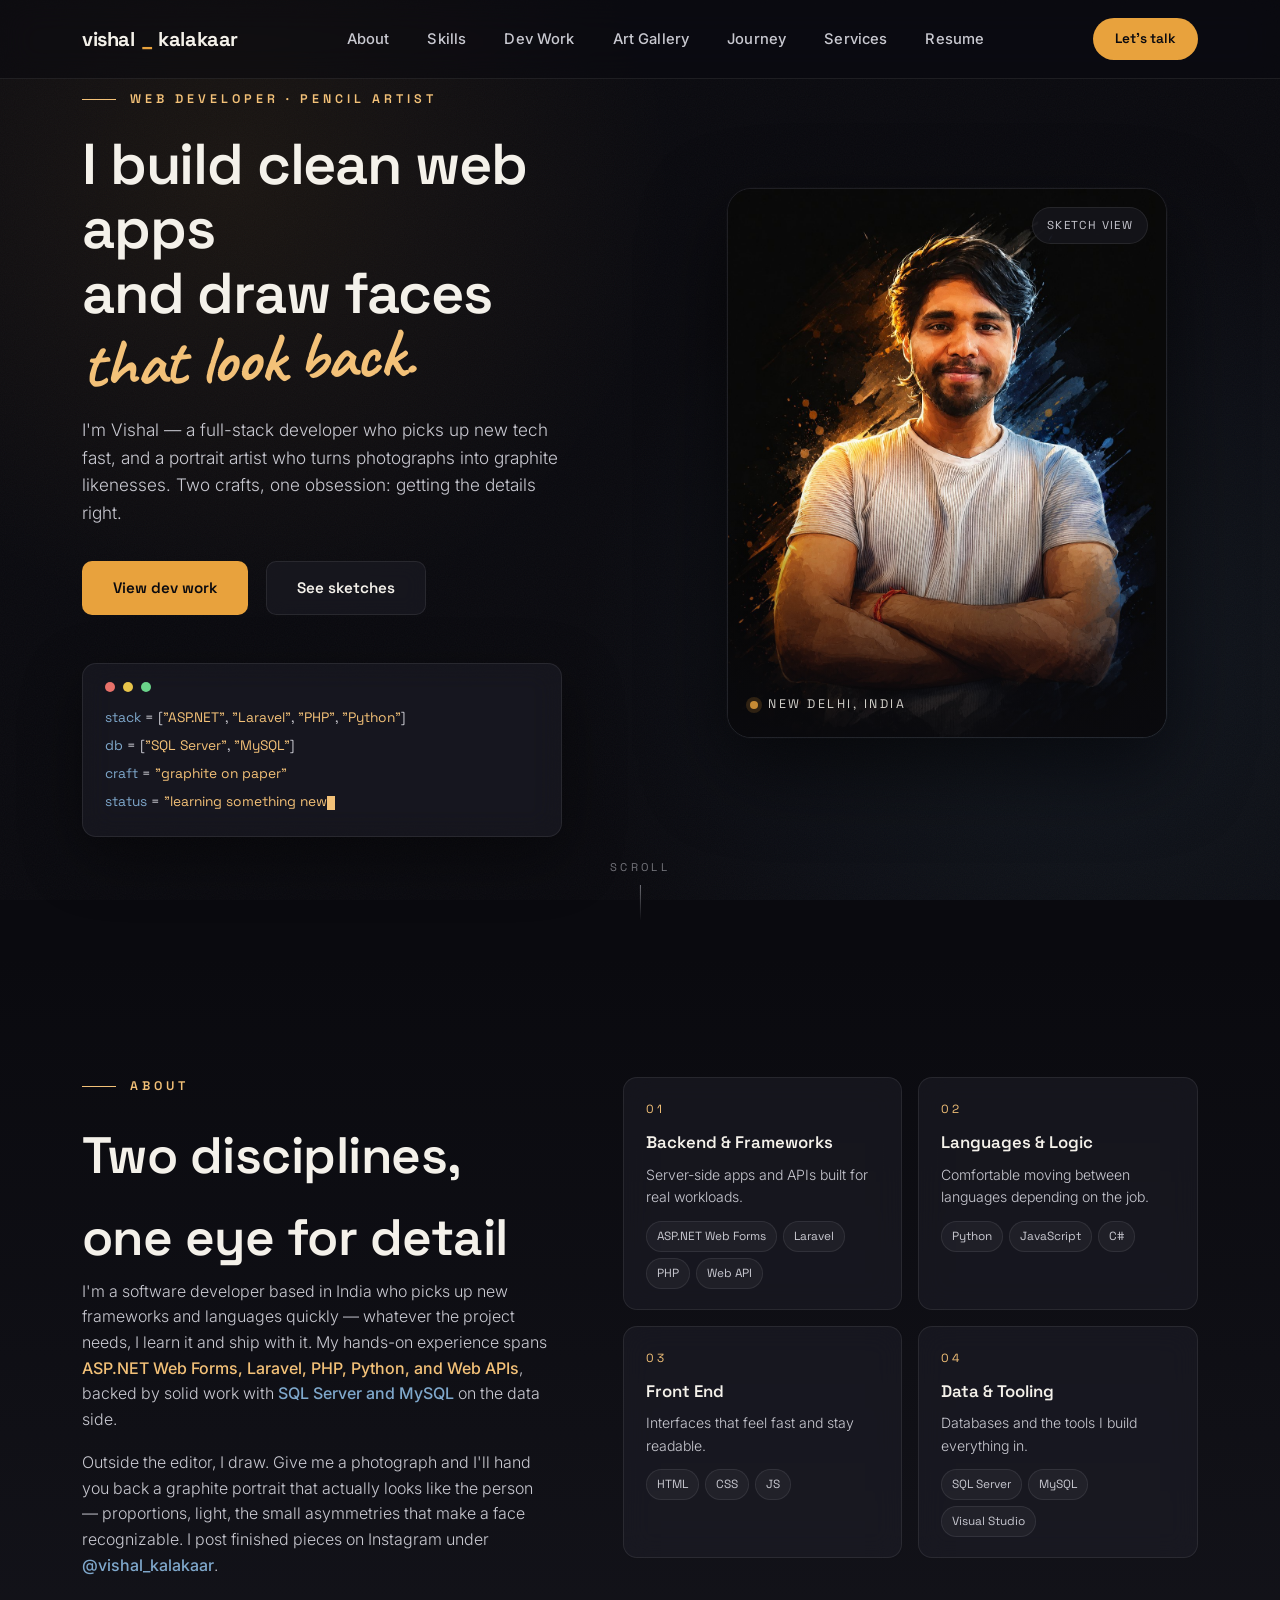
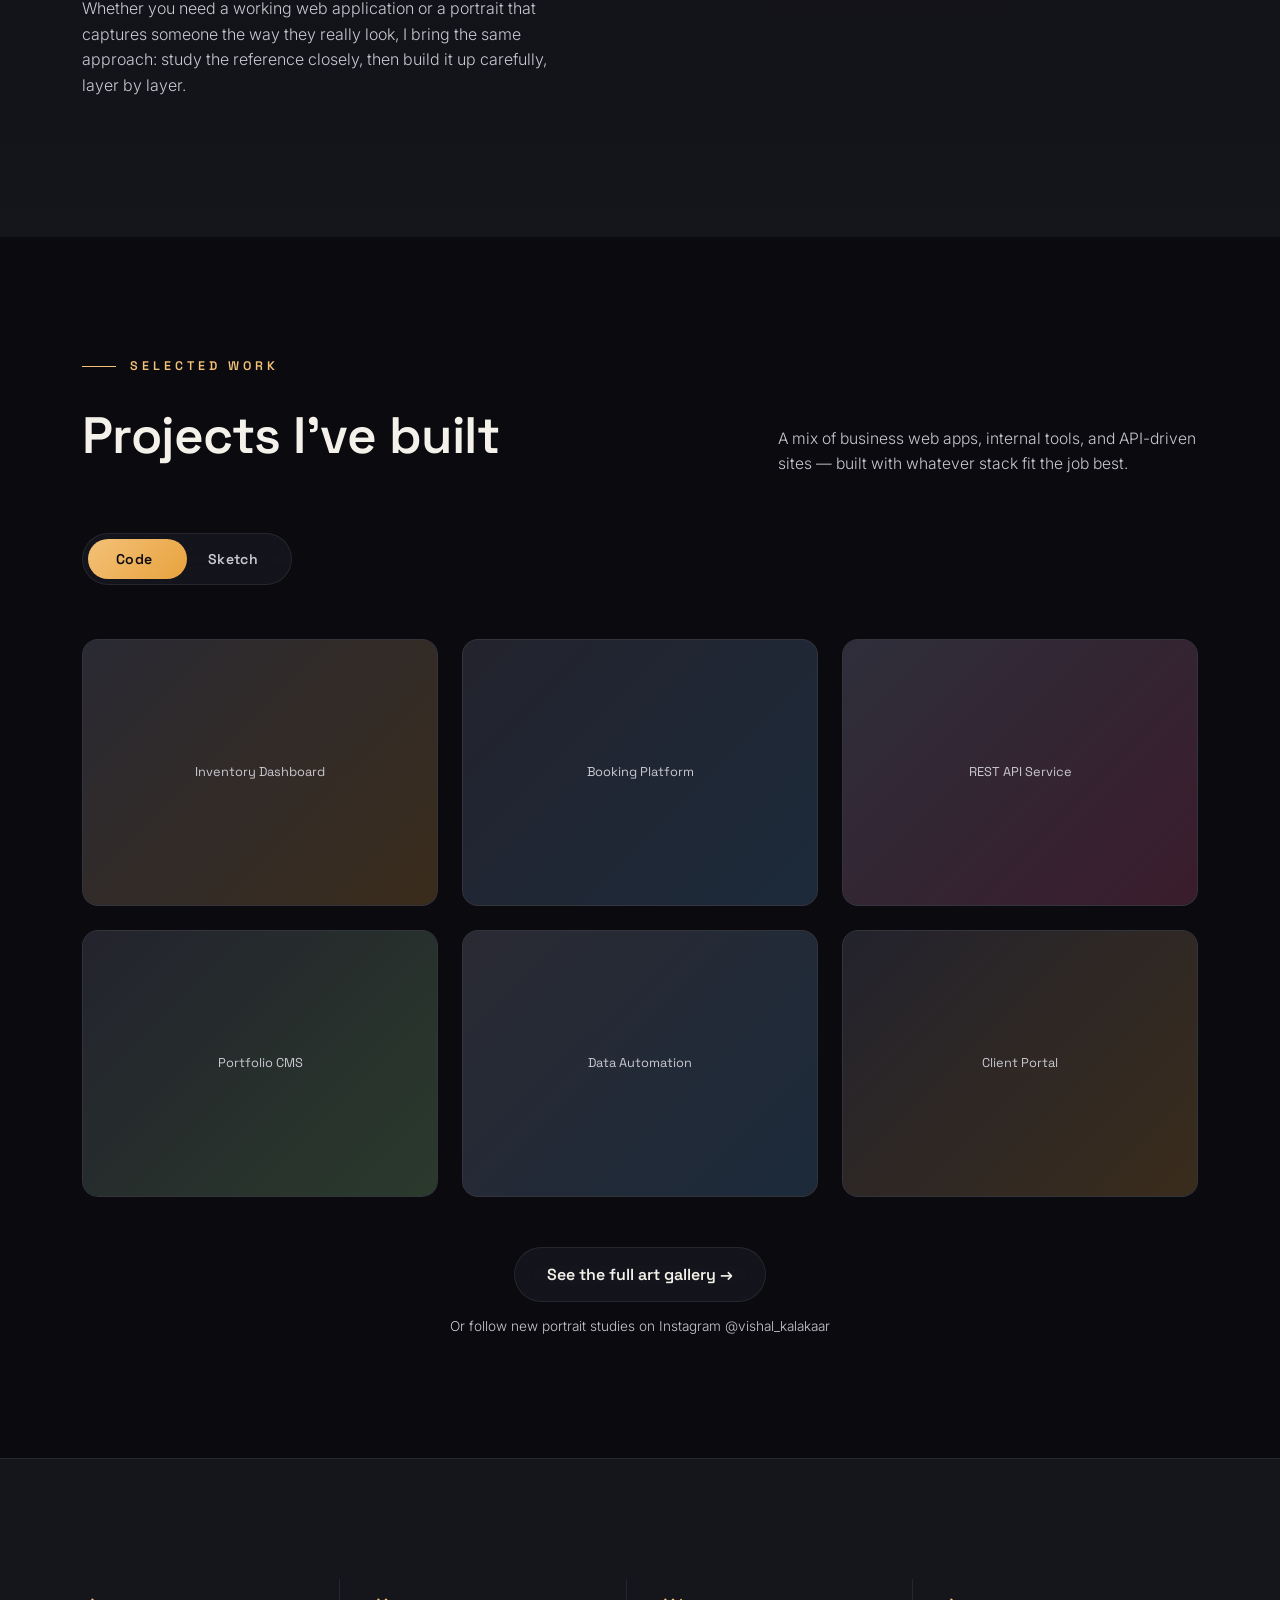
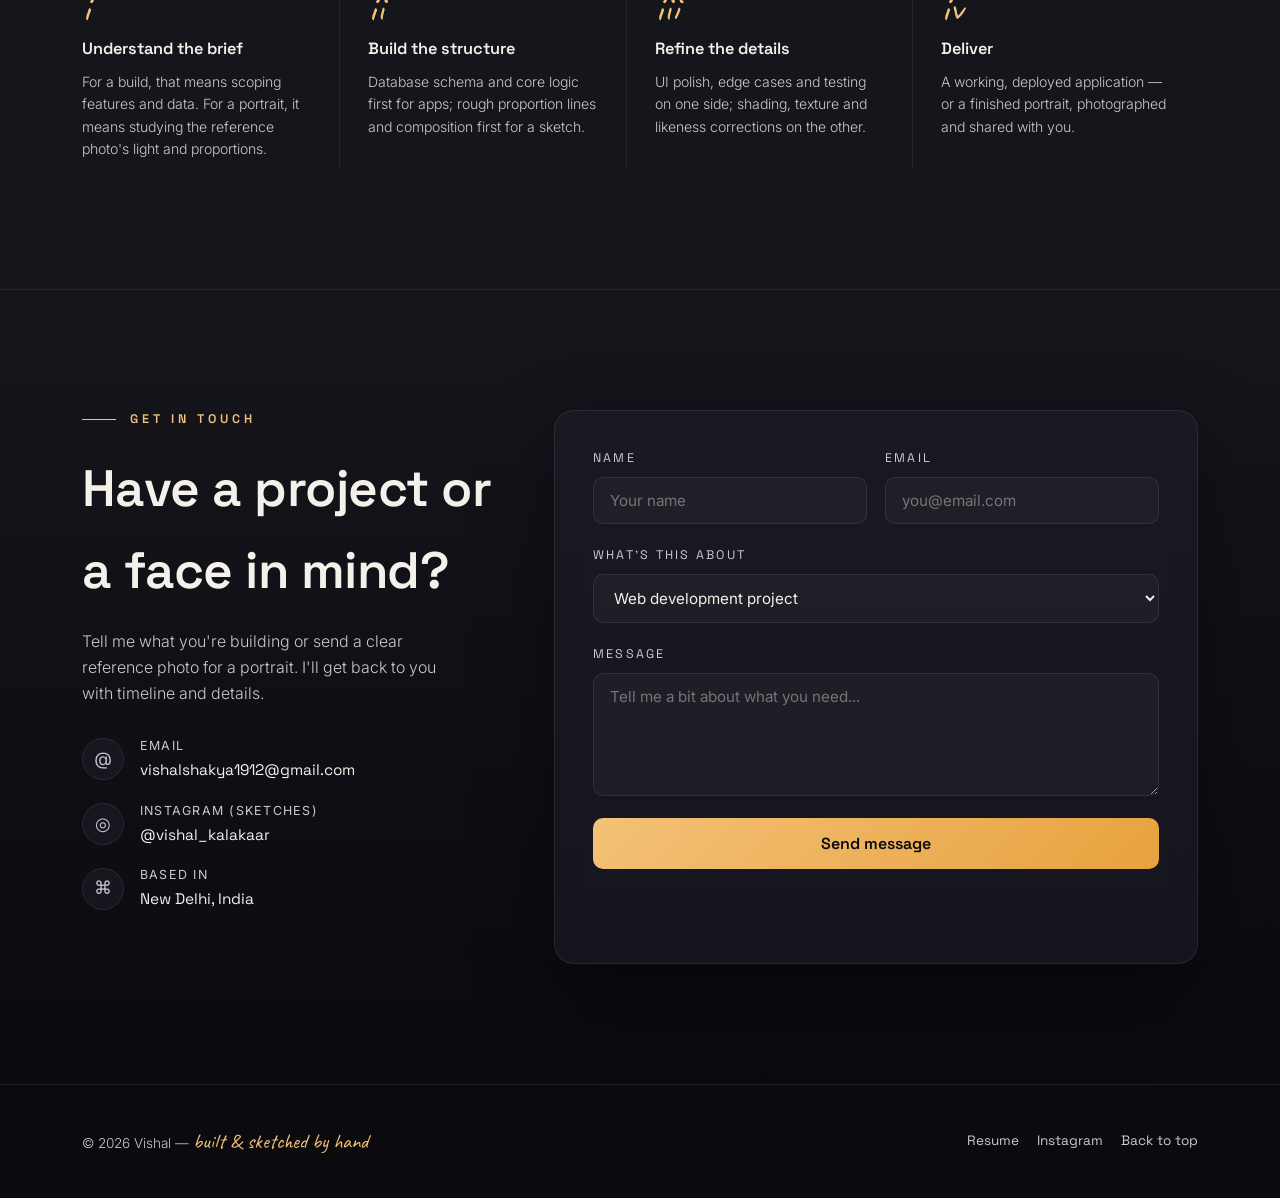
==== commit ee1bf316: "edited" ====
--- a/index.html
+++ b/index.html
@@ -215,62 +215,68 @@
       <div class="panel" id="panel-sketch">
         <div class="gcard sketch">
           <div class="thumb sketch-fill">
-            <svg viewBox="0 0 200 200"><ellipse cx="100" cy="80" rx="55" ry="65"/><path d="M55 70 C 60 40 140 40 145 70"/><path d="M70 95 C 85 110 115 110 130 95"/><path d="M40 150 C 70 130 130 130 160 150 L160 200 L40 200 Z"/></svg>
+            <!-- <svg viewBox="0 0 200 200"><ellipse cx="100" cy="80" rx="55" ry="65"/><path d="M55 70 C 60 40 140 40 145 70"/><path d="M70 95 C 85 110 115 110 130 95"/><path d="M40 150 C 70 130 130 130 160 150 L160 200 L40 200 Z"/></svg> -->
+            <img src="images/sketches/Hanuman.jpg" width="100%">
+          </div>
+          <div class="overlay">
+            <div class="tag">Pigment Based Pen · A5</div>
+            <h4>Lord Hanuman</h4>
+            <p>A striking sketch capturing the divine essence of devotion, strength, and unwavering loyalty.</p>
+          </div>
+        </div>
+        <div class="gcard sketch">
+          <div class="thumb sketch-fill">
+            <!-- <svg viewBox="0 0 200 200"><circle cx="100" cy="75" r="50"/><path d="M55 65 C 70 35 130 35 145 65"/><path d="M75 90 C 90 105 110 105 125 90"/><path d="M60 150 C 80 125 120 125 140 150 L140 200 L60 200 Z"/></svg> -->
+            <img src="images/sketches/comissioned4.jpg" width="100%">
+          </div>
+          <div class="overlay">
+            <div class="tag">Pencil Colour · A3</div>
+            <h4>Comissioned Artwork</h4>
+            <p>A story of togetherness, captured in colours.</p>
+          </div>
+        </div>
+        <div class="gcard sketch">
+          <div class="thumb sketch-fill">
+            <!-- <svg viewBox="0 0 200 200"><ellipse cx="100" cy="85" rx="48" ry="60"/><path d="M60 75 C 75 50 125 50 140 75"/><path d="M78 100 C 92 112 108 112 122 100"/><path d="M50 160 C 75 135 125 135 150 160 L150 200 L50 200 Z"/></svg> -->
+            <img src="images/sketches/maa.jpg" width="100%">
+          </div>
+          <div class="overlay">
+            <div class="tag">Graphite · A3</div>
+            <h4>Mumma</h4>
+            <p>This one is for the someone who created me. Made with pure love.</p>
+          </div>
+        </div>
+        <div class="gcard sketch">
+          <div class="thumb sketch-fill">
+            <!-- <svg viewBox="0 0 200 200"><ellipse cx="100" cy="80" rx="52" ry="62"/><path d="M58 68 C 72 42 128 42 142 68"/><path d="M76 95 C 90 108 110 108 124 95"/><path d="M45 155 C 72 128 128 128 155 155 L155 200 L45 200 Z"/></svg> -->
+            <img src="images/sketches/comissioned10.jpg" width="100%">
+          </div>
+          <div class="overlay">
+            <div class="tag">Graphite · A3</div>
+            <h4>Commissioned Artwork</h4>
+            <p>Custom likeness commissioned as a gift from a daughter to her parents on their marriage anniversary.</p>
+          </div>
+        </div>
+        <div class="gcard sketch">
+          <div class="thumb sketch-fill">
+            <!-- <svg viewBox="0 0 200 200"><circle cx="100" cy="78" r="52"/><path d="M52 68 C 68 38 132 38 148 68"/><path d="M70 98 C 88 112 112 112 130 98"/><path d="M48 155 C 75 130 125 130 152 155 L152 200 L48 200 Z"/></svg> -->
+            <img src="images/sketches/IronMan.jpg" width="100%">
           </div>
           <div class="overlay">
             <div class="tag">Graphite · A4</div>
-            <h4>Portrait Study I</h4>
-            <p>Likeness study focused on eyes and light falloff across the face.</p>
-          </div>
-        </div>
-        <div class="gcard sketch">
-          <div class="thumb sketch-fill">
-            <svg viewBox="0 0 200 200"><circle cx="100" cy="75" r="50"/><path d="M55 65 C 70 35 130 35 145 65"/><path d="M75 90 C 90 105 110 105 125 90"/><path d="M60 150 C 80 125 120 125 140 150 L140 200 L60 200 Z"/></svg>
+            <h4>Robert Downey Jr. - Iron Man</h4>
+            <p>If you are a Marvel fan, you don't need his introduction. A brilliant hollywood actor famous for his Iron Man character.</p>
+          </div>
+        </div>
+        <div class="gcard sketch">
+          <div class="thumb sketch-fill">
+            <!-- <svg viewBox="0 0 200 200"><ellipse cx="100" cy="82" rx="50" ry="63"/><path d="M55 70 C 70 42 130 42 145 70"/><path d="M75 98 C 90 110 110 110 125 98"/><path d="M48 158 C 74 132 126 132 152 158 L152 200 L48 200 Z"/></svg> -->
+            <img src="images/sketches/tokyo.jpg" width="100%">
           </div>
           <div class="overlay">
             <div class="tag">Graphite · A4</div>
-            <h4>Portrait Study II</h4>
-            <p>Soft shading technique to capture skin texture and hair flow.</p>
-          </div>
-        </div>
-        <div class="gcard sketch">
-          <div class="thumb sketch-fill">
-            <svg viewBox="0 0 200 200"><ellipse cx="100" cy="85" rx="48" ry="60"/><path d="M60 75 C 75 50 125 50 140 75"/><path d="M78 100 C 92 112 108 112 122 100"/><path d="M50 160 C 75 135 125 135 150 160 L150 200 L50 200 Z"/></svg>
-          </div>
-          <div class="overlay">
-            <div class="tag">Graphite · Custom size</div>
-            <h4>Commissioned Portrait</h4>
-            <p>Custom likeness commissioned as a gift, matched from a single reference photo.</p>
-          </div>
-        </div>
-        <div class="gcard sketch">
-          <div class="thumb sketch-fill">
-            <svg viewBox="0 0 200 200"><ellipse cx="100" cy="80" rx="52" ry="62"/><path d="M58 68 C 72 42 128 42 142 68"/><path d="M76 95 C 90 108 110 108 124 95"/><path d="M45 155 C 72 128 128 128 155 155 L155 200 L45 200 Z"/></svg>
-          </div>
-          <div class="overlay">
-            <div class="tag">Graphite · A4</div>
-            <h4>Expression Study</h4>
-            <p>Practice piece exploring smile lines and subtle facial asymmetry.</p>
-          </div>
-        </div>
-        <div class="gcard sketch">
-          <div class="thumb sketch-fill">
-            <svg viewBox="0 0 200 200"><circle cx="100" cy="78" r="52"/><path d="M52 68 C 68 38 132 38 148 68"/><path d="M70 98 C 88 112 112 112 130 98"/><path d="M48 155 C 75 130 125 130 152 155 L152 200 L48 200 Z"/></svg>
-          </div>
-          <div class="overlay">
-            <div class="tag">Graphite · A3</div>
-            <h4>Detailed Hair Study</h4>
-            <p>Larger format piece focused on rendering wavy hair texture realistically.</p>
-          </div>
-        </div>
-        <div class="gcard sketch">
-          <div class="thumb sketch-fill">
-            <svg viewBox="0 0 200 200"><ellipse cx="100" cy="82" rx="50" ry="63"/><path d="M55 70 C 70 42 130 42 145 70"/><path d="M75 98 C 90 110 110 110 125 98"/><path d="M48 158 C 74 132 126 132 152 158 L152 200 L48 200 Z"/></svg>
-          </div>
-          <div class="overlay">
-            <div class="tag">Graphite · A4</div>
-            <h4>Quick Likeness Sketch</h4>
-            <p>Faster 2-3 hour sketch session showing the underlying construction lines.</p>
+            <h4>Úrsula Corberó - Tokyo</h4>
+            <p>Heart of Money Heist Web Series. The Spanish actor who plays Tokyo in Netflix's Money Heist.</p>
           </div>
         </div>
       </div>
@@ -378,6 +384,7 @@
 
 <script src="js/main.js"></script>
 <script>
+  document.addEventListener('contextmenu', event => event.preventDefault());
   // Hero sketch/photo toggle
   const heroArt = document.getElementById('heroArt');
   const toggleHint = document.getElementById('toggleHint');
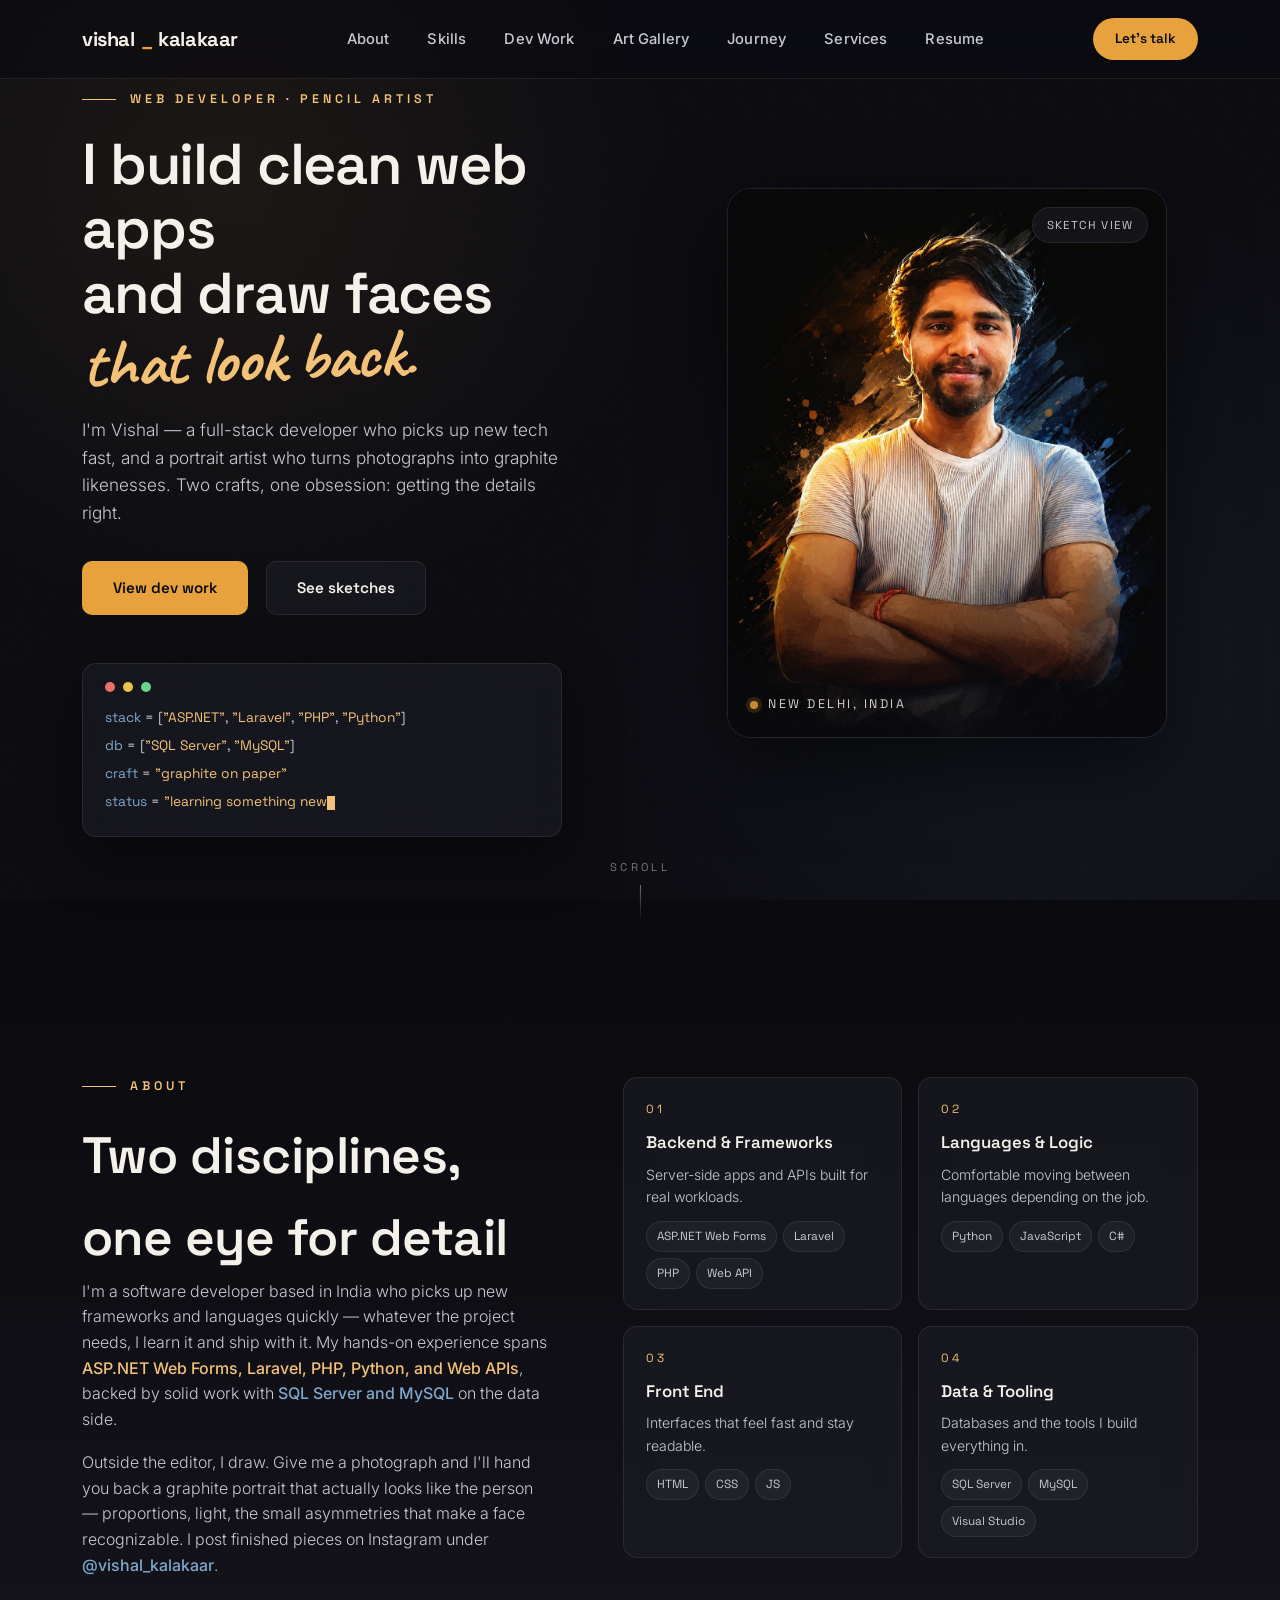
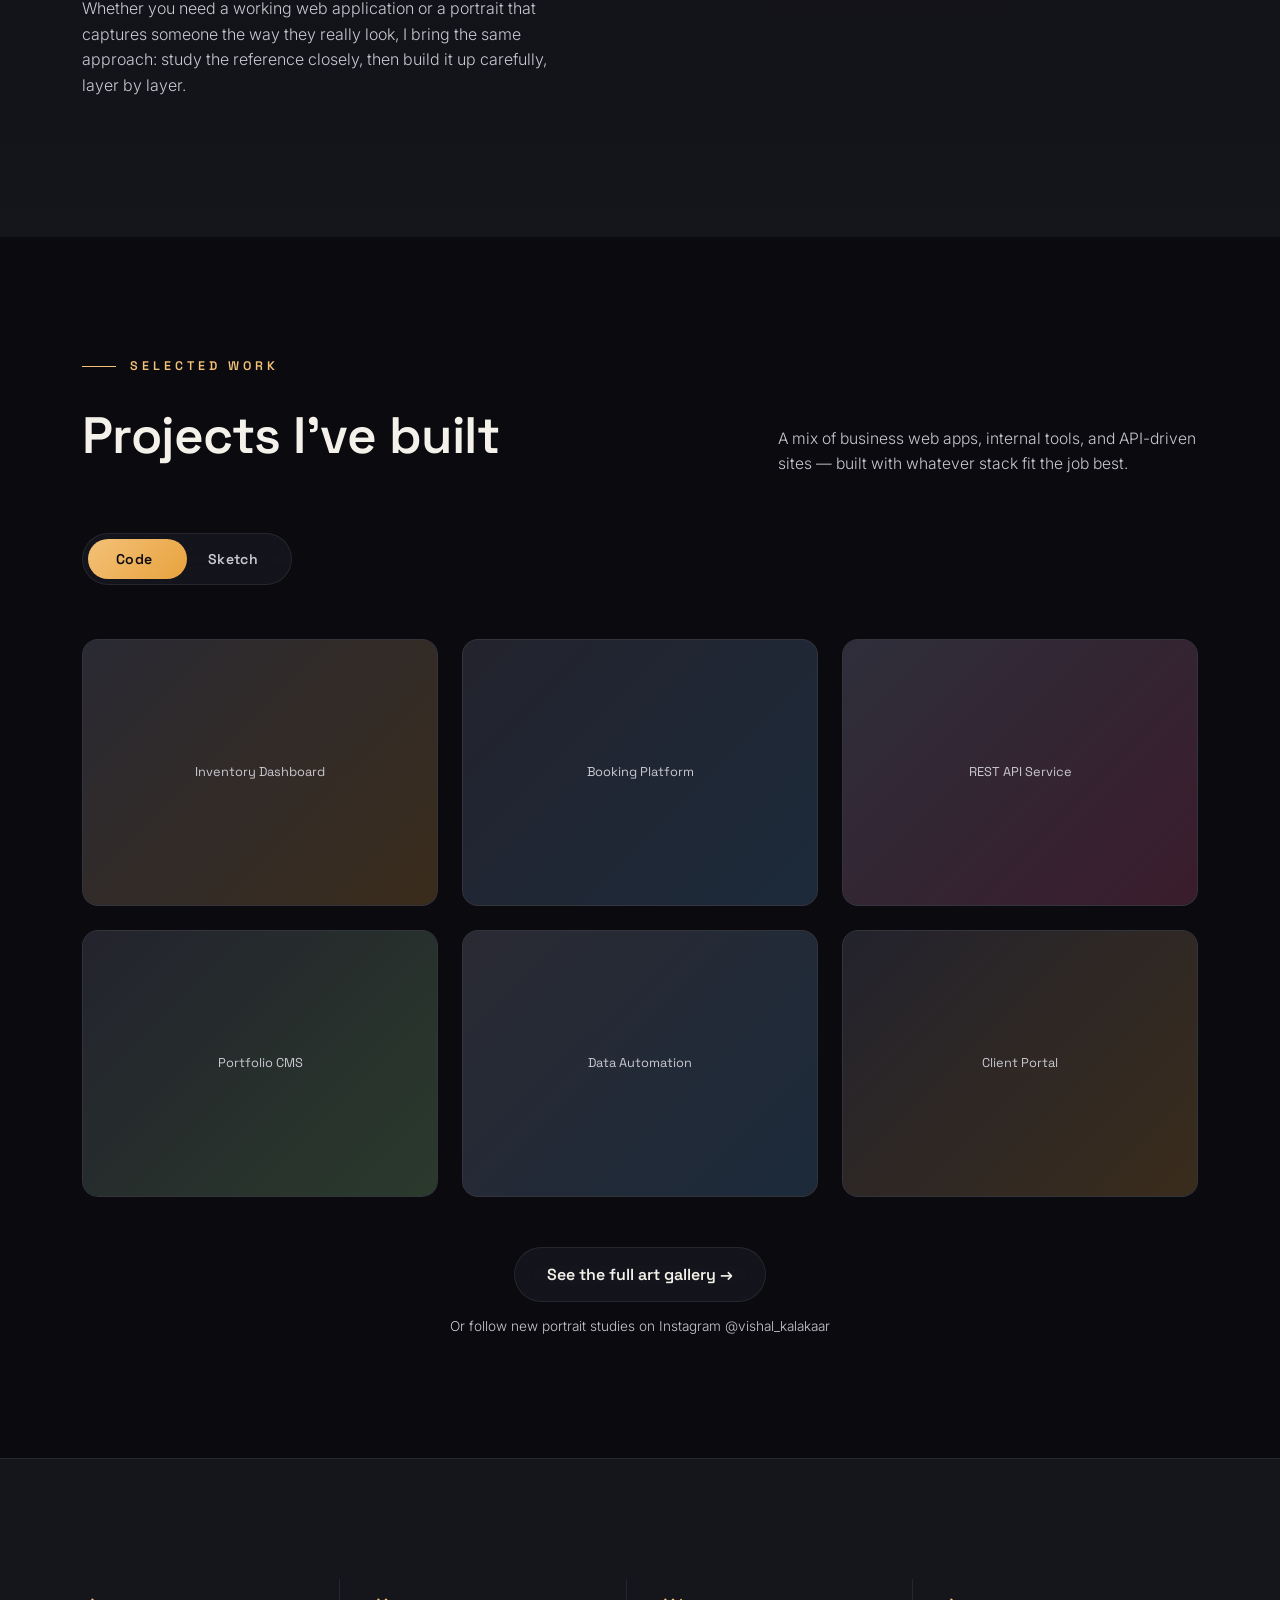
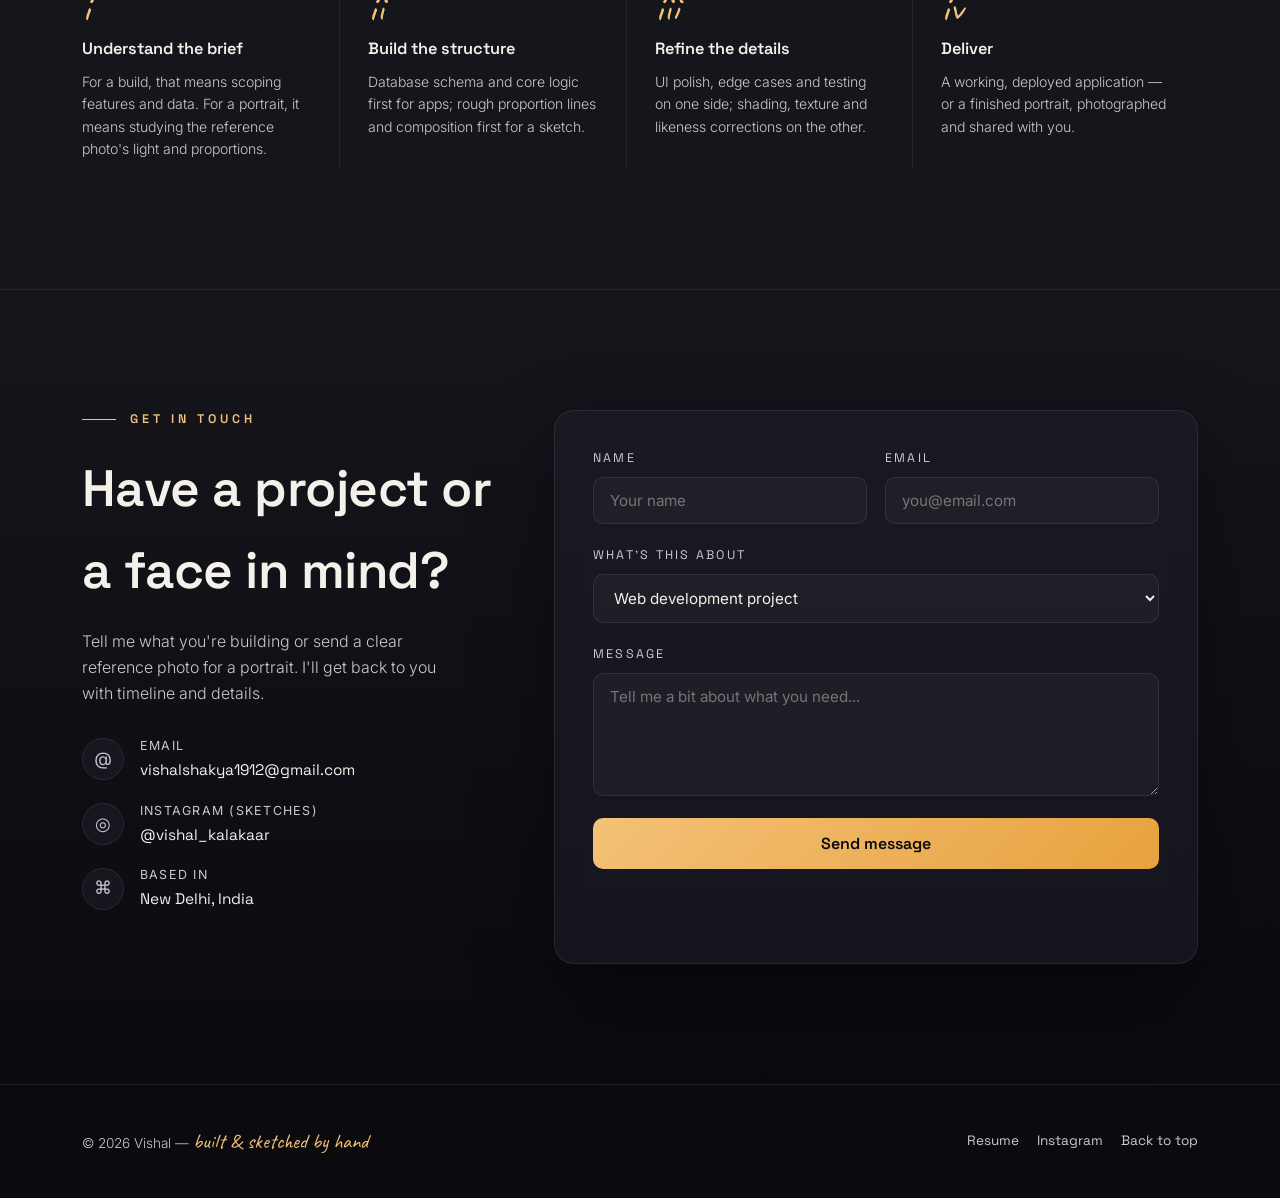
==== commit e318a00e: "tdghf" ====
--- a/index.html
+++ b/index.html
@@ -238,7 +238,7 @@
         <div class="gcard sketch">
           <div class="thumb sketch-fill">
             <!-- <svg viewBox="0 0 200 200"><ellipse cx="100" cy="85" rx="48" ry="60"/><path d="M60 75 C 75 50 125 50 140 75"/><path d="M78 100 C 92 112 108 112 122 100"/><path d="M50 160 C 75 135 125 135 150 160 L150 200 L50 200 Z"/></svg> -->
-            <img src="images/sketches/maa.jpg" width="100%">
+            <img src="images/sketches/Maa.jpg" width="100%">
           </div>
           <div class="overlay">
             <div class="tag">Graphite · A3</div>
@@ -271,7 +271,7 @@
         <div class="gcard sketch">
           <div class="thumb sketch-fill">
             <!-- <svg viewBox="0 0 200 200"><ellipse cx="100" cy="82" rx="50" ry="63"/><path d="M55 70 C 70 42 130 42 145 70"/><path d="M75 98 C 90 110 110 110 125 98"/><path d="M48 158 C 74 132 126 132 152 158 L152 200 L48 200 Z"/></svg> -->
-            <img src="images/sketches/tokyo.jpg" width="100%">
+            <img src="images/sketches/Tokyo.jpg" width="100%">
           </div>
           <div class="overlay">
             <div class="tag">Graphite · A4</div>
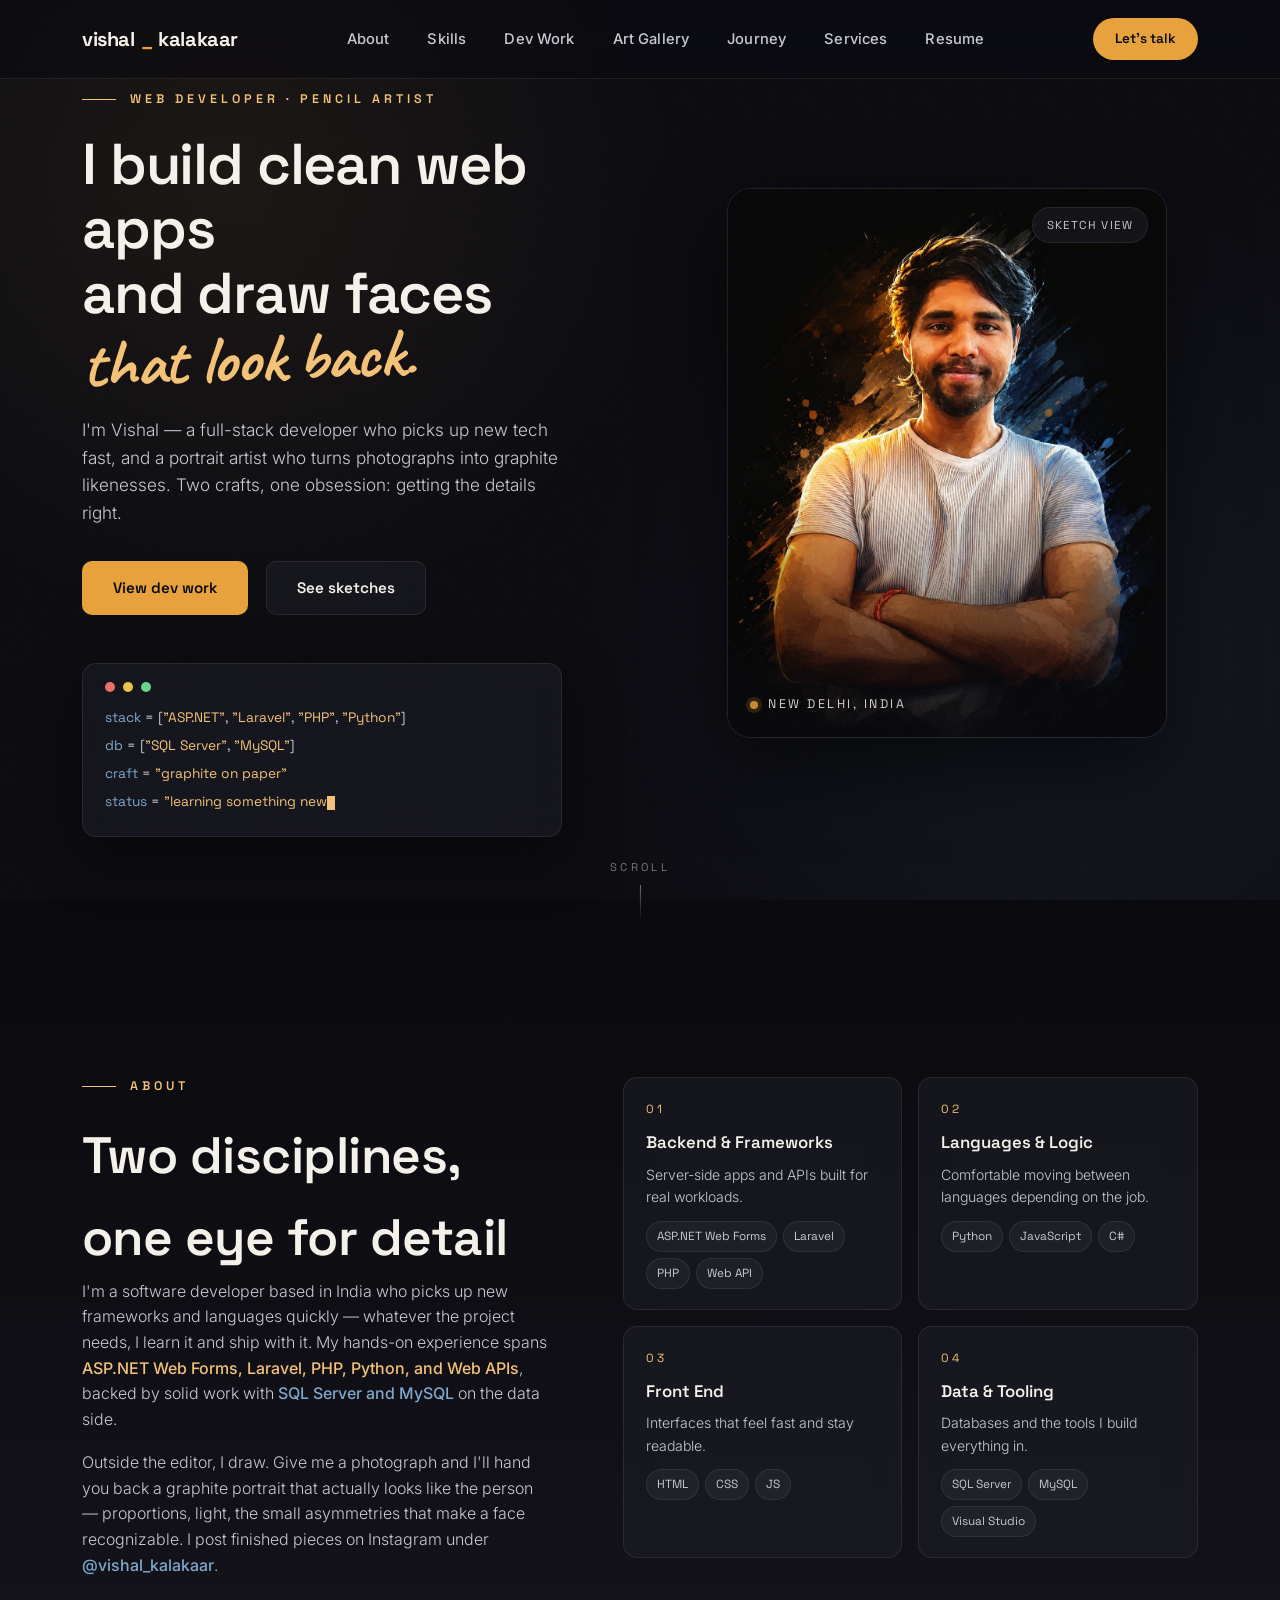
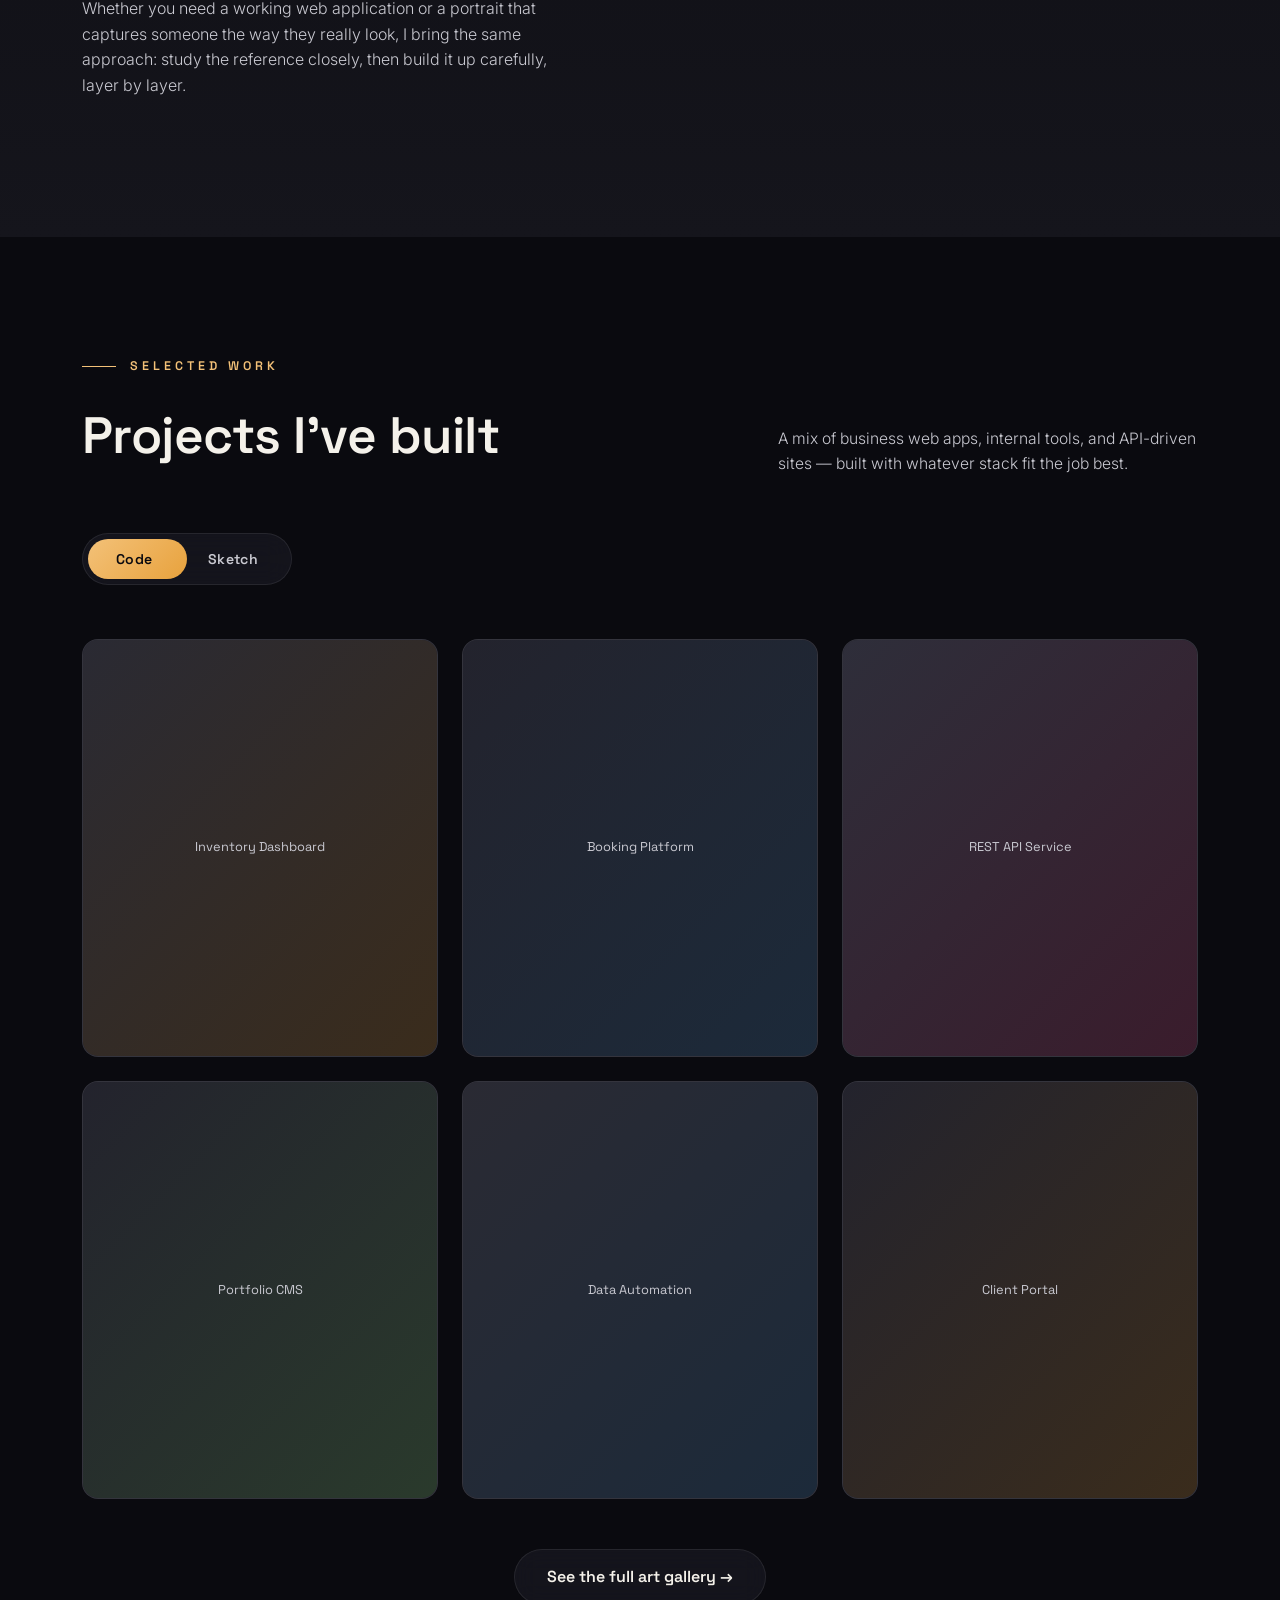
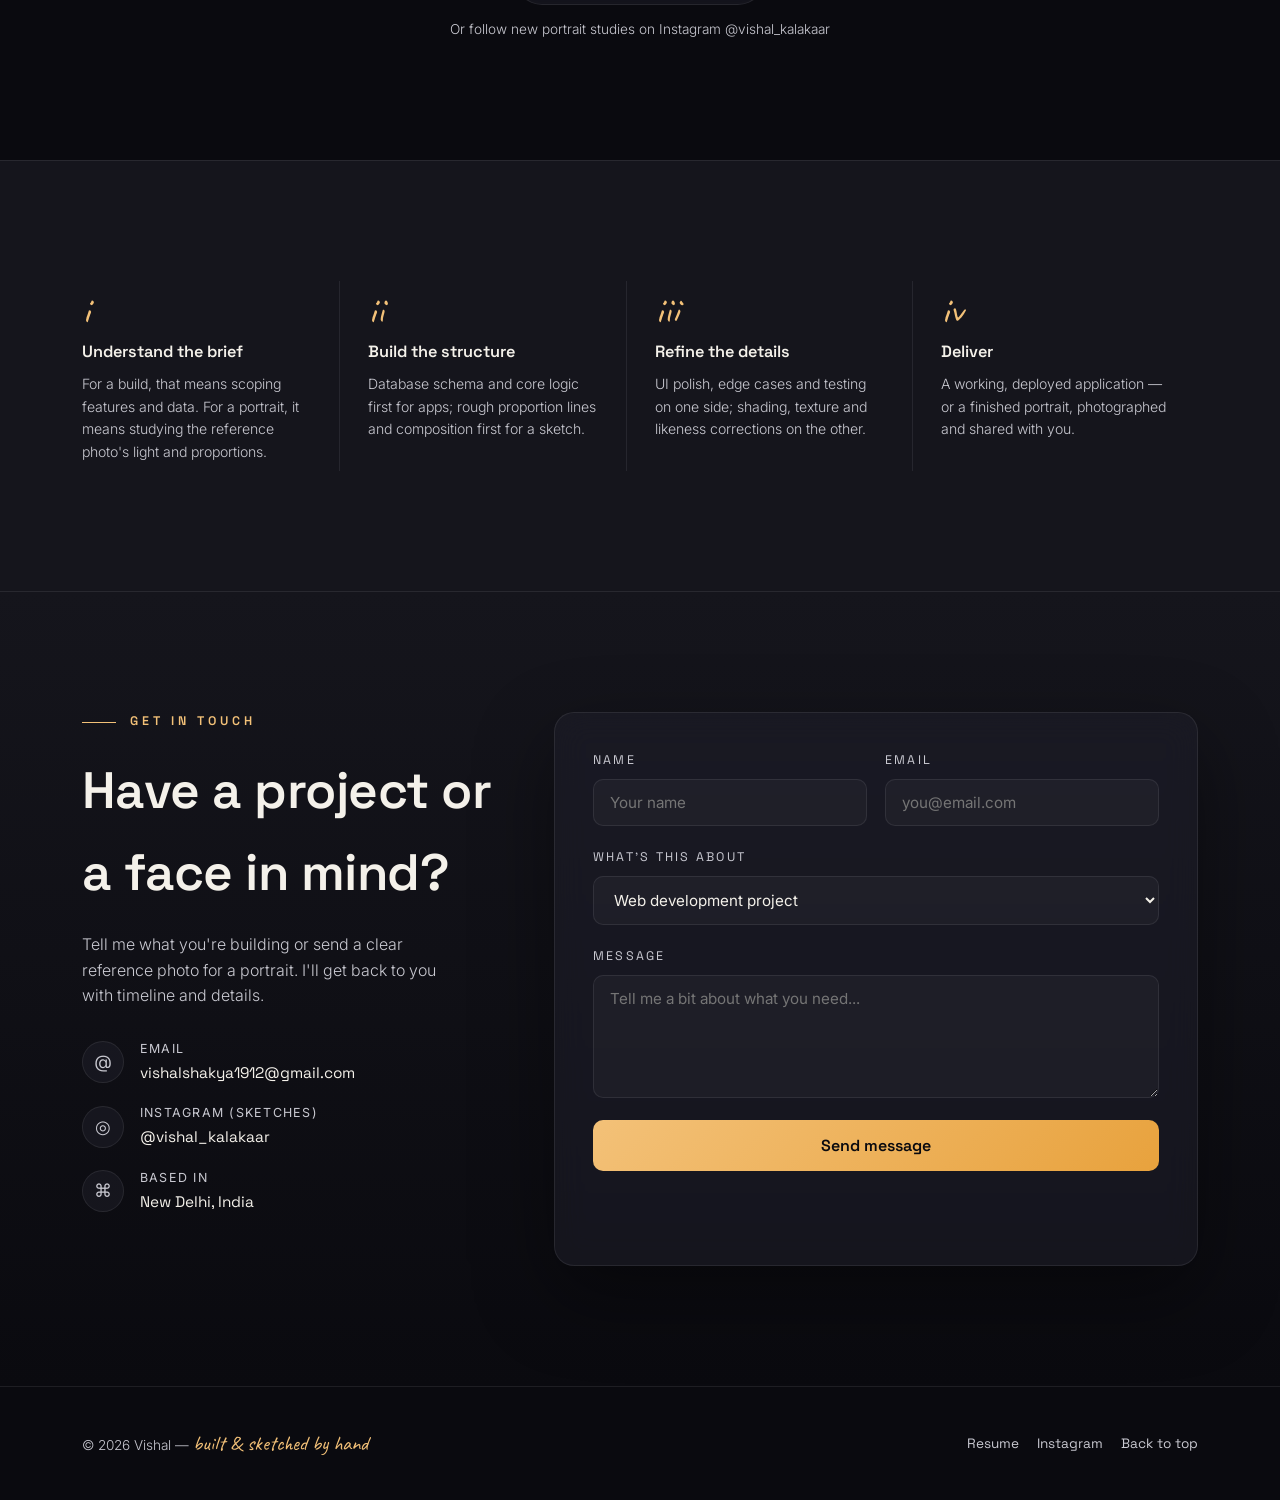
==== commit 8ad9e964: "17062026" ====
--- a/index.html
+++ b/index.html
@@ -216,7 +216,7 @@
         <div class="gcard sketch">
           <div class="thumb sketch-fill">
             <!-- <svg viewBox="0 0 200 200"><ellipse cx="100" cy="80" rx="55" ry="65"/><path d="M55 70 C 60 40 140 40 145 70"/><path d="M70 95 C 85 110 115 110 130 95"/><path d="M40 150 C 70 130 130 130 160 150 L160 200 L40 200 Z"/></svg> -->
-            <img src="images/sketches/Hanuman.jpg" width="100%">
+            <img src="images/sketches/Hanuman.jpg" style="width:100%; height:100%;object-fit: cover;">
           </div>
           <div class="overlay">
             <div class="tag">Pigment Based Pen · A5</div>
@@ -227,7 +227,7 @@
         <div class="gcard sketch">
           <div class="thumb sketch-fill">
             <!-- <svg viewBox="0 0 200 200"><circle cx="100" cy="75" r="50"/><path d="M55 65 C 70 35 130 35 145 65"/><path d="M75 90 C 90 105 110 105 125 90"/><path d="M60 150 C 80 125 120 125 140 150 L140 200 L60 200 Z"/></svg> -->
-            <img src="images/sketches/comissioned4.jpg" width="100%">
+            <img src="images/sketches/comissioned4.jpg" style="width:100%; height:100%;object-fit: cover;">
           </div>
           <div class="overlay">
             <div class="tag">Pencil Colour · A3</div>
@@ -238,7 +238,7 @@
         <div class="gcard sketch">
           <div class="thumb sketch-fill">
             <!-- <svg viewBox="0 0 200 200"><ellipse cx="100" cy="85" rx="48" ry="60"/><path d="M60 75 C 75 50 125 50 140 75"/><path d="M78 100 C 92 112 108 112 122 100"/><path d="M50 160 C 75 135 125 135 150 160 L150 200 L50 200 Z"/></svg> -->
-            <img src="images/sketches/Maa.jpg" width="100%">
+            <img src="images/sketches/Maa.jpg" style="width:100%; height:100%;object-fit: cover;">
           </div>
           <div class="overlay">
             <div class="tag">Graphite · A3</div>
@@ -249,7 +249,7 @@
         <div class="gcard sketch">
           <div class="thumb sketch-fill">
             <!-- <svg viewBox="0 0 200 200"><ellipse cx="100" cy="80" rx="52" ry="62"/><path d="M58 68 C 72 42 128 42 142 68"/><path d="M76 95 C 90 108 110 108 124 95"/><path d="M45 155 C 72 128 128 128 155 155 L155 200 L45 200 Z"/></svg> -->
-            <img src="images/sketches/comissioned10.jpg" width="100%">
+            <img src="images/sketches/comissioned10.jpg" style="width:100%; height:100%;object-fit: cover;">
           </div>
           <div class="overlay">
             <div class="tag">Graphite · A3</div>
@@ -260,7 +260,7 @@
         <div class="gcard sketch">
           <div class="thumb sketch-fill">
             <!-- <svg viewBox="0 0 200 200"><circle cx="100" cy="78" r="52"/><path d="M52 68 C 68 38 132 38 148 68"/><path d="M70 98 C 88 112 112 112 130 98"/><path d="M48 155 C 75 130 125 130 152 155 L152 200 L48 200 Z"/></svg> -->
-            <img src="images/sketches/IronMan.jpg" width="100%">
+            <img src="images/sketches/IronMan.jpg" style="width:100%; height:100%;object-fit: cover;">
           </div>
           <div class="overlay">
             <div class="tag">Graphite · A4</div>
@@ -271,7 +271,7 @@
         <div class="gcard sketch">
           <div class="thumb sketch-fill">
             <!-- <svg viewBox="0 0 200 200"><ellipse cx="100" cy="82" rx="50" ry="63"/><path d="M55 70 C 70 42 130 42 145 70"/><path d="M75 98 C 90 110 110 110 125 98"/><path d="M48 158 C 74 132 126 132 152 158 L152 200 L48 200 Z"/></svg> -->
-            <img src="images/sketches/Tokyo.jpg" width="100%">
+            <img src="images/sketches/Tokyo.jpg" style="width:100%; height:100%;object-fit: cover;">
           </div>
           <div class="overlay">
             <div class="tag">Graphite · A4</div>
--- a/css/style.css
+++ b/css/style.css
@@ -288,7 +288,7 @@
   .gcard{
     border-radius:16px; overflow:hidden; position:relative;
     border:1px solid var(--glass-border); background:var(--graphite);
-    aspect-ratio:4/3; cursor:pointer; transition:transform .4s ease, box-shadow .4s ease;
+    aspect-ratio:4/4.7; cursor:pointer; transition:transform .4s ease, box-shadow .4s ease;
   }
   .gcard:hover{transform:translateY(-8px); box-shadow:0 20px 50px rgba(0,0,0,0.5);}
   .gcard .thumb{
